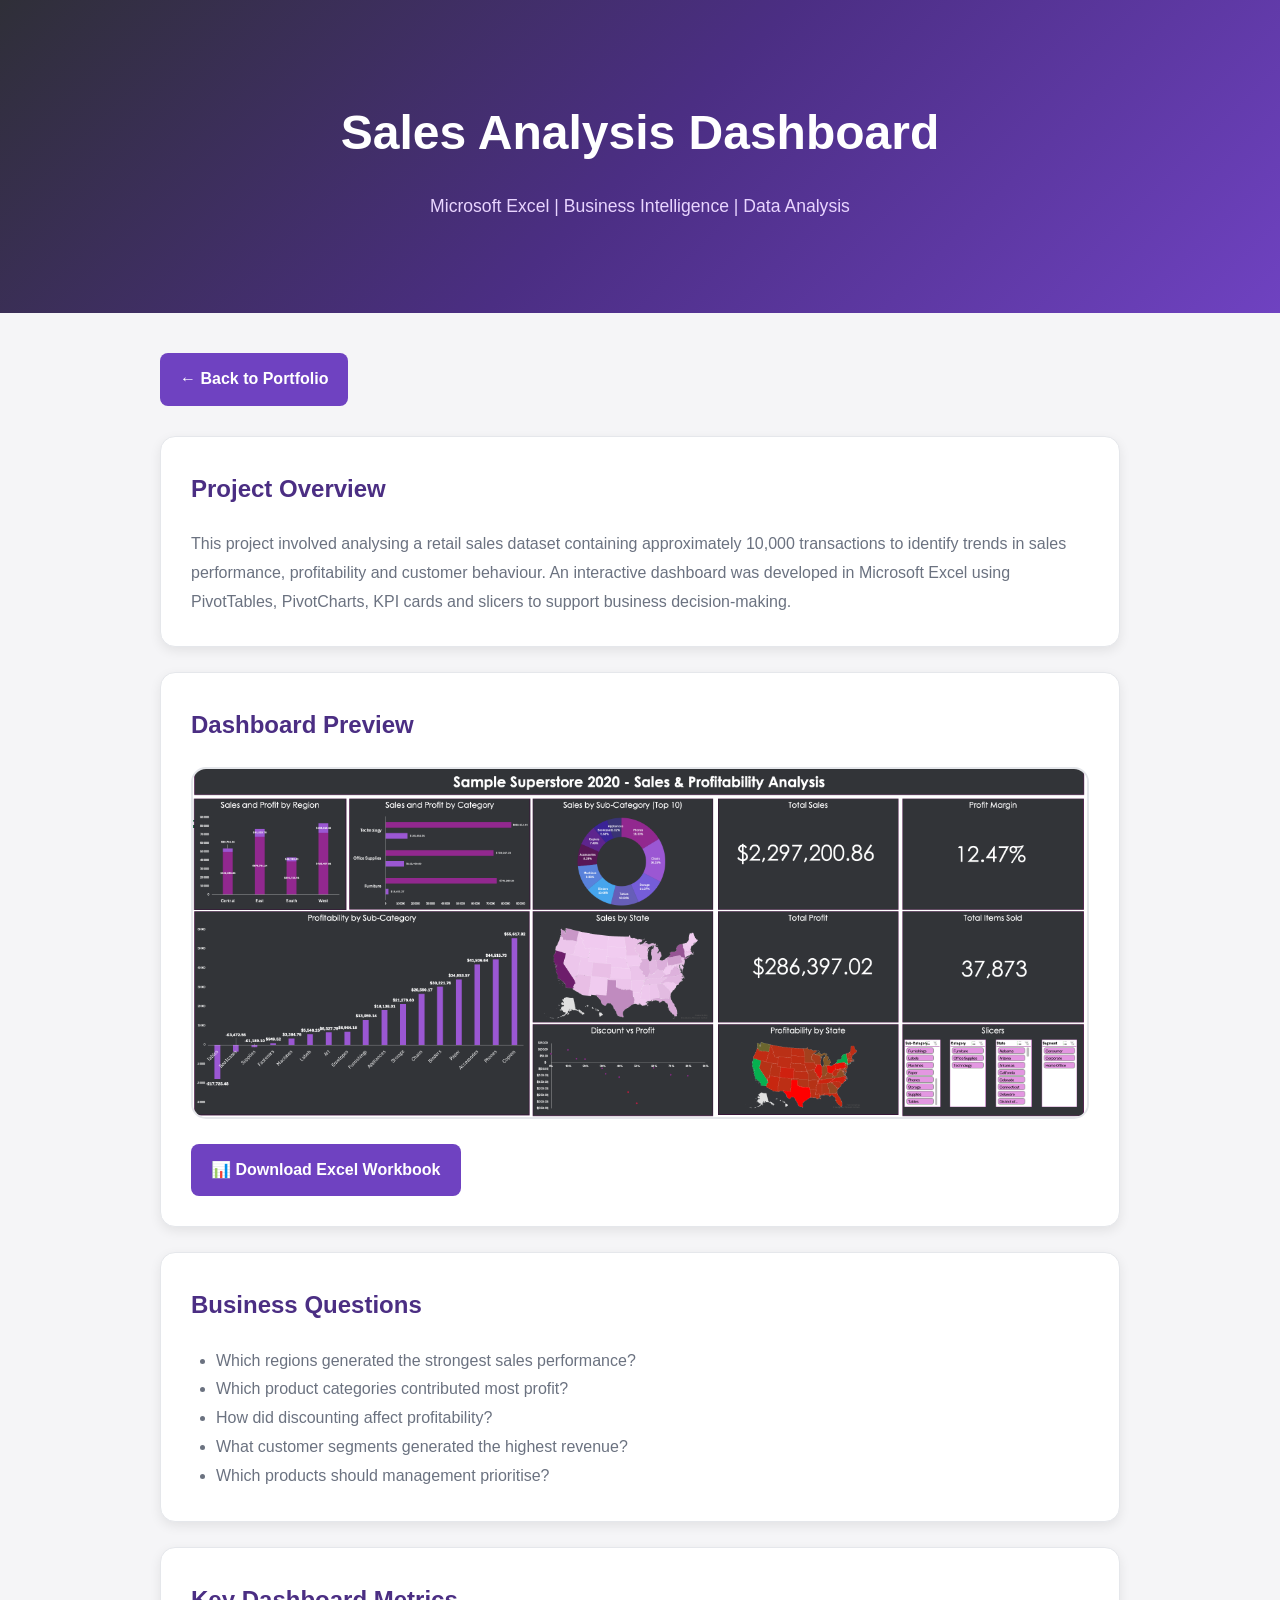
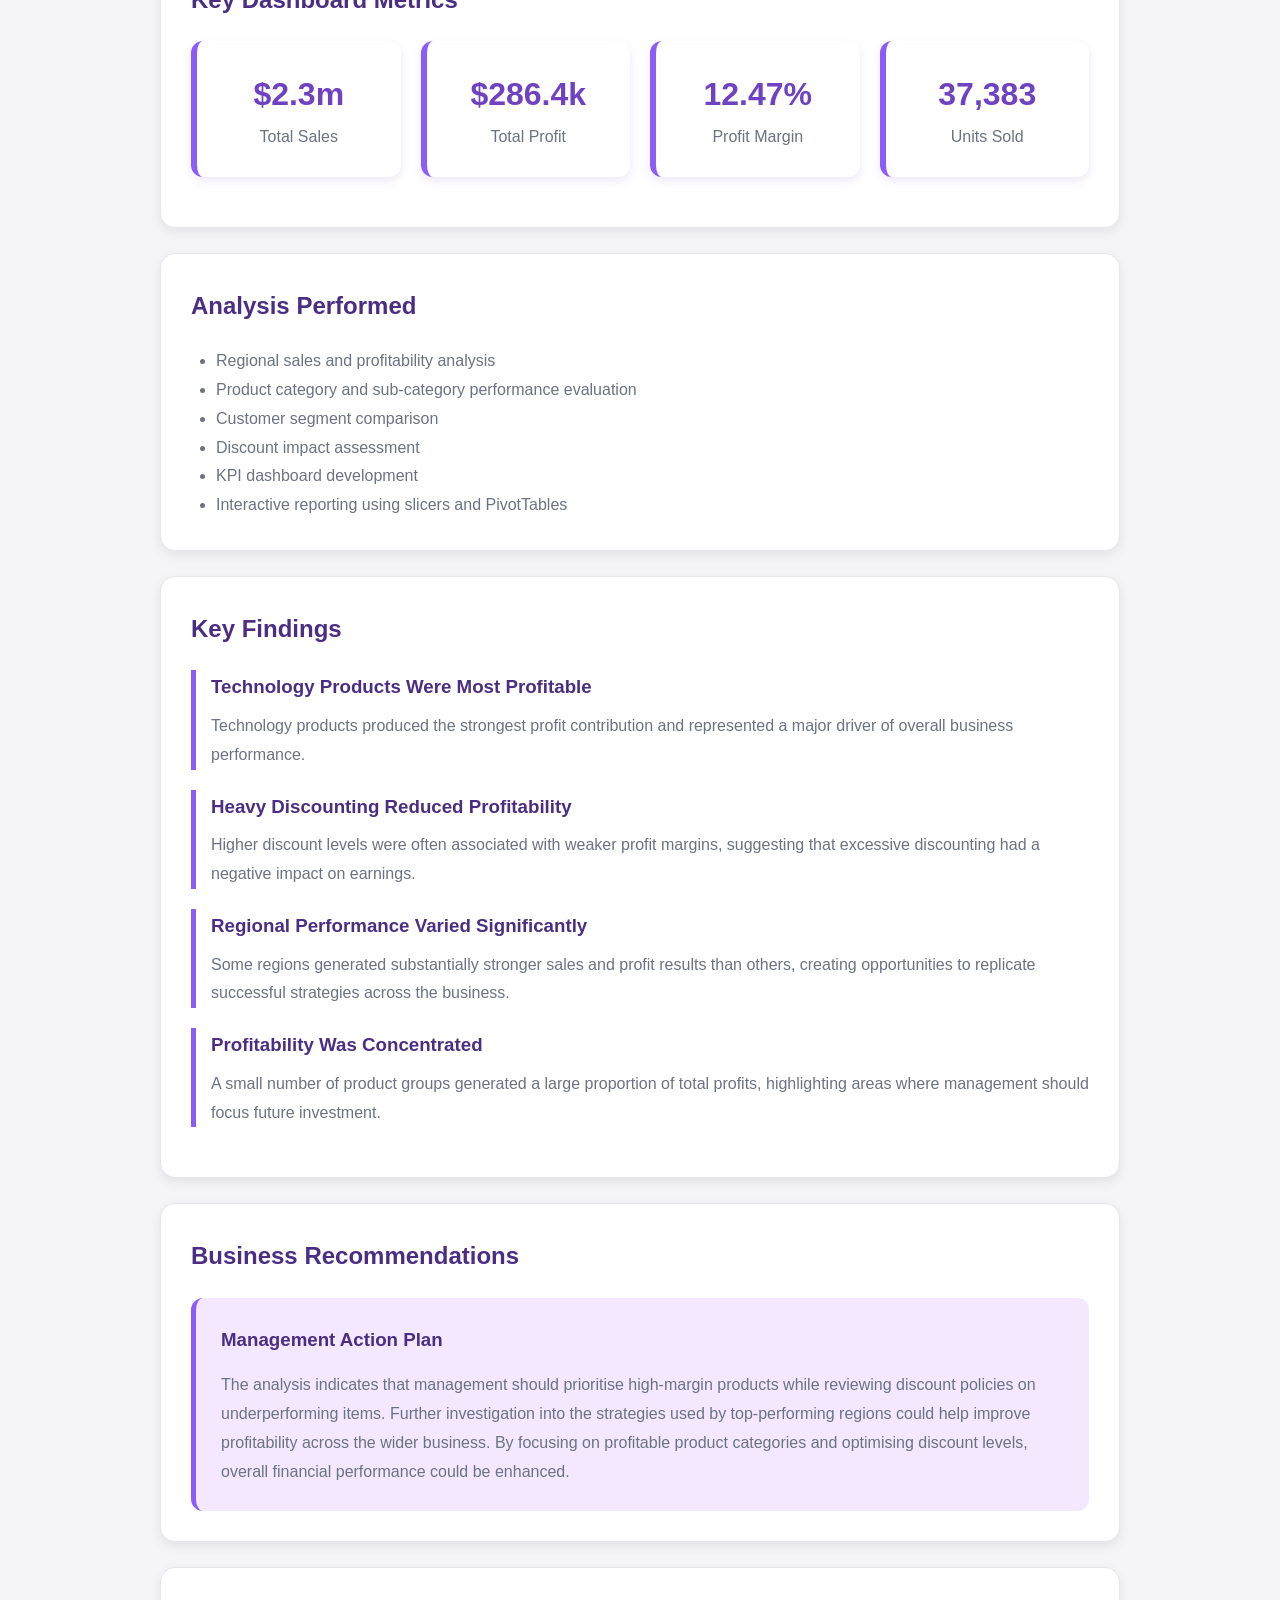
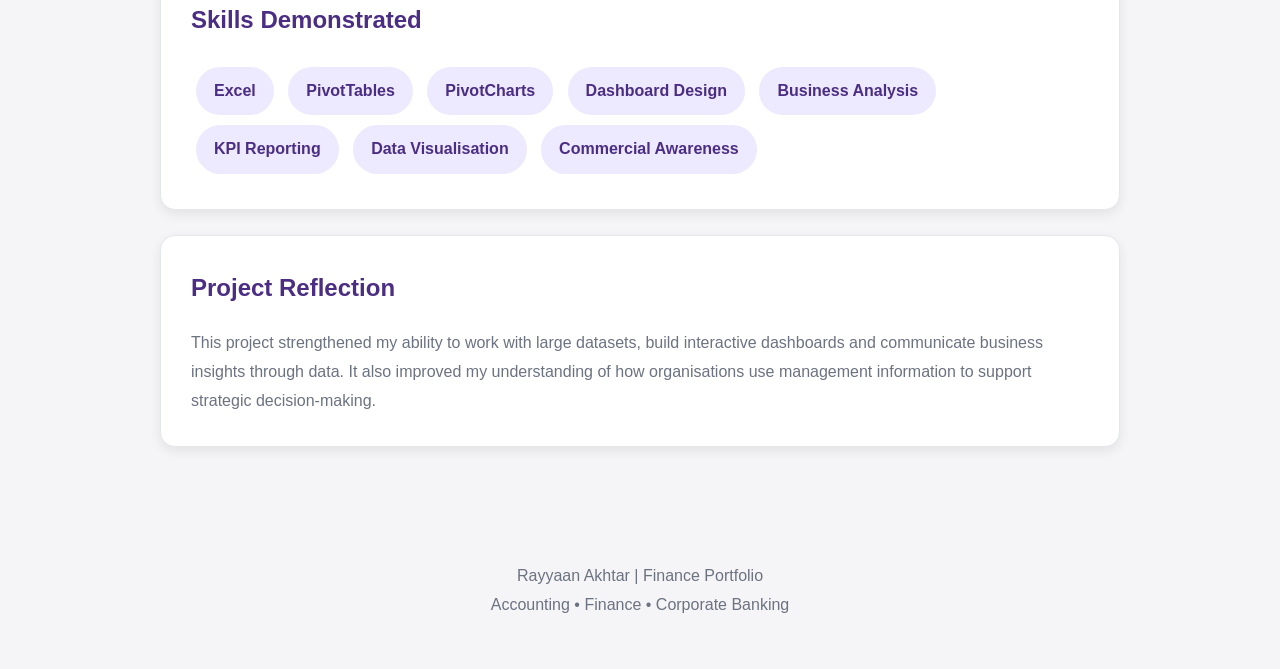
==== project1.html @ 8bfedfc1 "Update project1.html" ====
<!DOCTYPE html>
<html lang="en">
<head>
<meta charset="UTF-8">
<meta name="viewport" content="width=device-width, initial-scale=1.0">

<title>Sales Analysis Dashboard | Rayyaan Akhtar</title>

<style>

:root{
    --background:#f5f5f7;

    --card:#ffffff;

    --primary:#4b2e83;
    --secondary:#6f42c1;

    --accent:#8b5cf6;

    --dark:#2f2f38;

    --text:#2f2f38;
    --muted:#6b7280;

    --border:#e5e7eb;

    --highlight:#f3e8ff;
}

*{
    margin:0;
    padding:0;
    box-sizing:border-box;
}

body{
    font-family:Arial,sans-serif;
    background:var(--background);
    color:var(--text);
    line-height:1.8;
}

a{
    text-decoration:none;
}

.hero{
    background:
    linear-gradient(
        135deg,
        #2f2f38,
        #4b2e83,
        #6f42c1
    );

    padding:90px 20px;

    text-align:center;

    color:white;
}

.hero h1{
    font-size:3rem;
    margin-bottom:15px;
}

.hero p{
    color:#e9d5ff;
    font-size:1.1rem;
}

.container{
    max-width:1000px;
    margin:auto;
    padding:40px 20px;
}

.back-btn{
    display:inline-block;

    background:var(--secondary);

    color:white;

    padding:12px 20px;

    border-radius:8px;

    font-weight:bold;

    margin-bottom:30px;

    transition:.3s;
}

.back-btn:hover{
    background:var(--accent);

    transform:translateY(-2px);
}

.section{
    background:var(--card);

    border-radius:15px;

    padding:30px;

    margin-bottom:25px;

    border:1px solid var(--border);

    box-shadow:
    0 4px 12px rgba(0,0,0,.08);
}

.section h2{
    color:var(--primary);
    margin-bottom:20px;
}

.section p,
.section li{
    color:var(--muted);
}

ul{
    padding-left:25px;
}

.dashboard-image{
    width:100%;

    border-radius:15px;

    border:2px solid var(--border);
}

.kpi-grid{
    display:grid;

    grid-template-columns:
    repeat(auto-fit,minmax(180px,1fr));

    gap:20px;
}

.kpi-card{

    background:white;

    border-left:
    6px solid var(--accent);

    text-align:center;

    border-radius:12px;

    padding:25px;

    box-shadow:
    0 4px 10px rgba(111,66,193,.12);
}

.kpi-card h3{
    color:var(--secondary);

    font-size:2rem;
}

.kpi-card p{
    color:var(--muted);
}

.finding{

    border-left:
    5px solid var(--accent);

    padding-left:15px;

    margin-bottom:20px;
}

.finding h3{

    color:var(--primary);

    margin-bottom:8px;
}

.recommendation{

    background:var(--highlight);

    border-left:
    5px solid var(--accent);

    border-radius:12px;

    padding:25px;
}

.recommendation h3{
    color:var(--primary);

    margin-bottom:15px;
}

.skill{

    display:inline-block;

    background:#ede9fe;

    color:var(--primary);

    padding:10px 18px;

    margin:5px;

    border-radius:25px;

    font-weight:bold;
}

.download-btn{

    display:inline-block;

    background:var(--secondary);

    color:white;

    padding:12px 20px;

    border-radius:8px;

    margin-top:15px;

    font-weight:bold;

    transition:.3s;
}

.download-btn:hover{

    background:var(--accent);

    transform:translateY(-2px);
}

.footer{

    text-align:center;

    padding:50px;

    color:var(--muted);
}

@media(max-width:768px){

    .hero h1{
        font-size:2.2rem;
    }

}

</style>
</head>

<body>

<div class="hero">

<h1>Sales Analysis Dashboard</h1>

<p>
Microsoft Excel | Business Intelligence | Data Analysis
</p>

</div>

<div class="container">

<a href="index.html" class="back-btn">
← Back to Portfolio
</a>

<div class="section">

<h2>Project Overview</h2>

<p>
This project involved analysing a retail sales dataset
containing approximately 10,000 transactions to identify
trends in sales performance, profitability and customer
behaviour. An interactive dashboard was developed in
Microsoft Excel using PivotTables, PivotCharts, KPI cards
and slicers to support business decision-making.
</p>

</div>

<div class="section">

<h2>Dashboard Preview</h2>

<img
class="dashboard-image"
src="sales-dashboard.png"
alt="Sales Dashboard Screenshot">

<br>

<a href="sales-dashboard.xlsx"
class="download-btn">

📊 Download Excel Workbook

</a>

</div>

<div class="section">

<h2>Business Questions</h2>

<ul>
<li>Which regions generated the strongest sales performance?</li>
<li>Which product categories contributed most profit?</li>
<li>How did discounting affect profitability?</li>
<li>What customer segments generated the highest revenue?</li>
<li>Which products should management prioritise?</li>
</ul>

</div>

<div class="section">

<h2>Key Dashboard Metrics</h2>

<div class="kpi-grid">

<div class="kpi-card">
<h3>$2.3m</h3>
<p>Total Sales</p>
</div>

<div class="kpi-card">
<h3>$286.4k</h3>
<p>Total Profit</p>
</div>

<div class="kpi-card">
<h3>12.47%</h3>
<p>Profit Margin</p>
</div>

<div class="kpi-card">
<h3>37,383</h3>
<p>Units Sold</p>
</div>

</div>

<p style="margin-top:20px;color:#94a3b8;">
</p>

</div>

<div class="section">

<h2>Analysis Performed</h2>

<ul>

<li>Regional sales and profitability analysis</li>

<li>Product category and sub-category performance evaluation</li>

<li>Customer segment comparison</li>

<li>Discount impact assessment</li>

<li>KPI dashboard development</li>

<li>Interactive reporting using slicers and PivotTables</li>

</ul>

</div>

<div class="section">

<h2>Key Findings</h2>

<div class="finding">

<h3>Technology Products Were Most Profitable</h3>

<p>
Technology products produced the strongest profit contribution
and represented a major driver of overall business performance.
</p>

</div>

<div class="finding">

<h3>Heavy Discounting Reduced Profitability</h3>

<p>
Higher discount levels were often associated with weaker
profit margins, suggesting that excessive discounting had
a negative impact on earnings.
</p>

</div>

<div class="finding">

<h3>Regional Performance Varied Significantly</h3>

<p>
Some regions generated substantially stronger sales and profit
results than others, creating opportunities to replicate
successful strategies across the business.
</p>

</div>

<div class="finding">

<h3>Profitability Was Concentrated</h3>

<p>
A small number of product groups generated a large proportion
of total profits, highlighting areas where management should
focus future investment.
</p>

</div>

</div>

<div class="section">

<h2>Business Recommendations</h2>

<div class="recommendation">

<h3>Management Action Plan</h3>

<p>

The analysis indicates that management should prioritise
high-margin products while reviewing discount policies on
underperforming items. Further investigation into the
strategies used by top-performing regions could help improve
profitability across the wider business. By focusing on
profitable product categories and optimising discount levels,
overall financial performance could be enhanced.

</p>

</div>

</div>

<div class="section">

<h2>Skills Demonstrated</h2>

<span class="skill">Excel</span>
<span class="skill">PivotTables</span>
<span class="skill">PivotCharts</span>
<span class="skill">Dashboard Design</span>
<span class="skill">Business Analysis</span>
<span class="skill">KPI Reporting</span>
<span class="skill">Data Visualisation</span>
<span class="skill">Commercial Awareness</span>

</div>

<div class="section">

<h2>Project Reflection</h2>

<p>

This project strengthened my ability to work with large
datasets, build interactive dashboards and communicate
business insights through data. It also improved my
understanding of how organisations use management
information to support strategic decision-making.

</p>

</div>

</div>

<div class="footer">

<p>
Rayyaan Akhtar | Finance Portfolio
</p>

<p>
Accounting • Finance • Corporate Banking
</p>

</div>

</body>
</html>
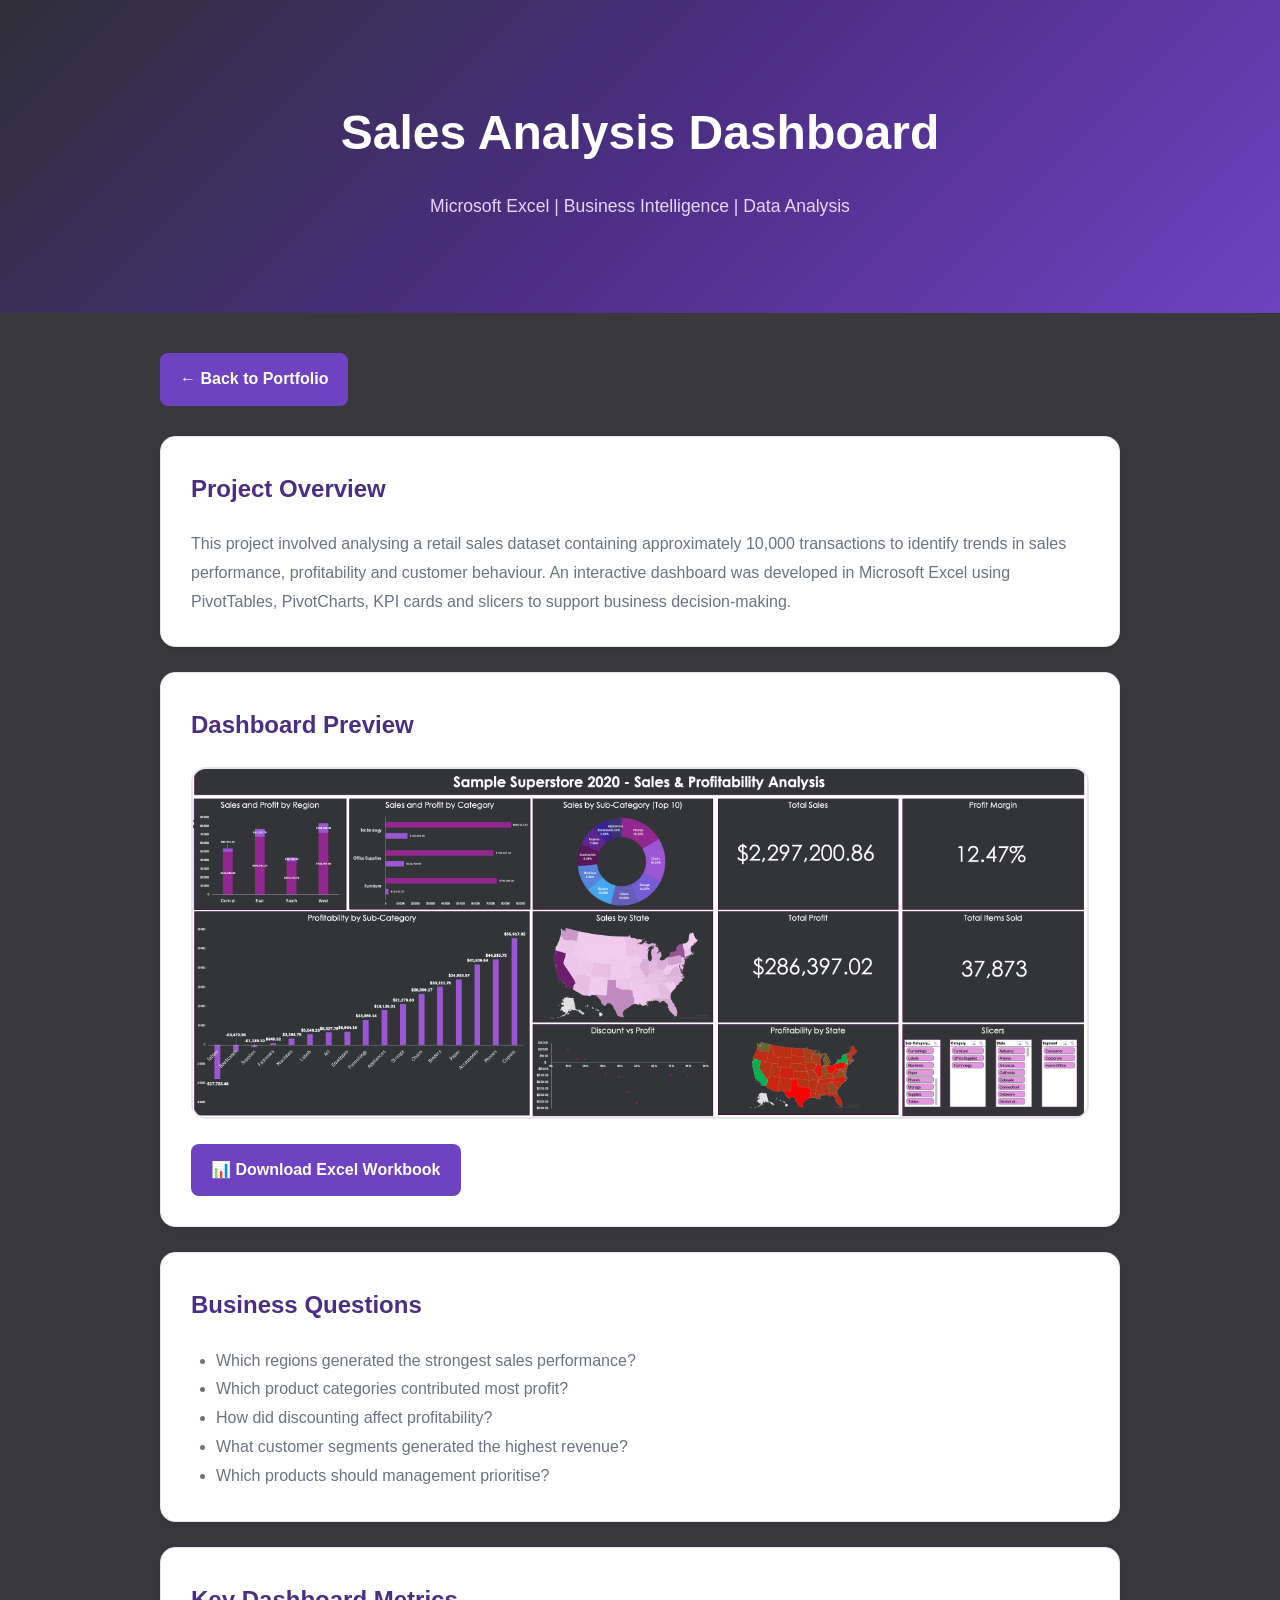
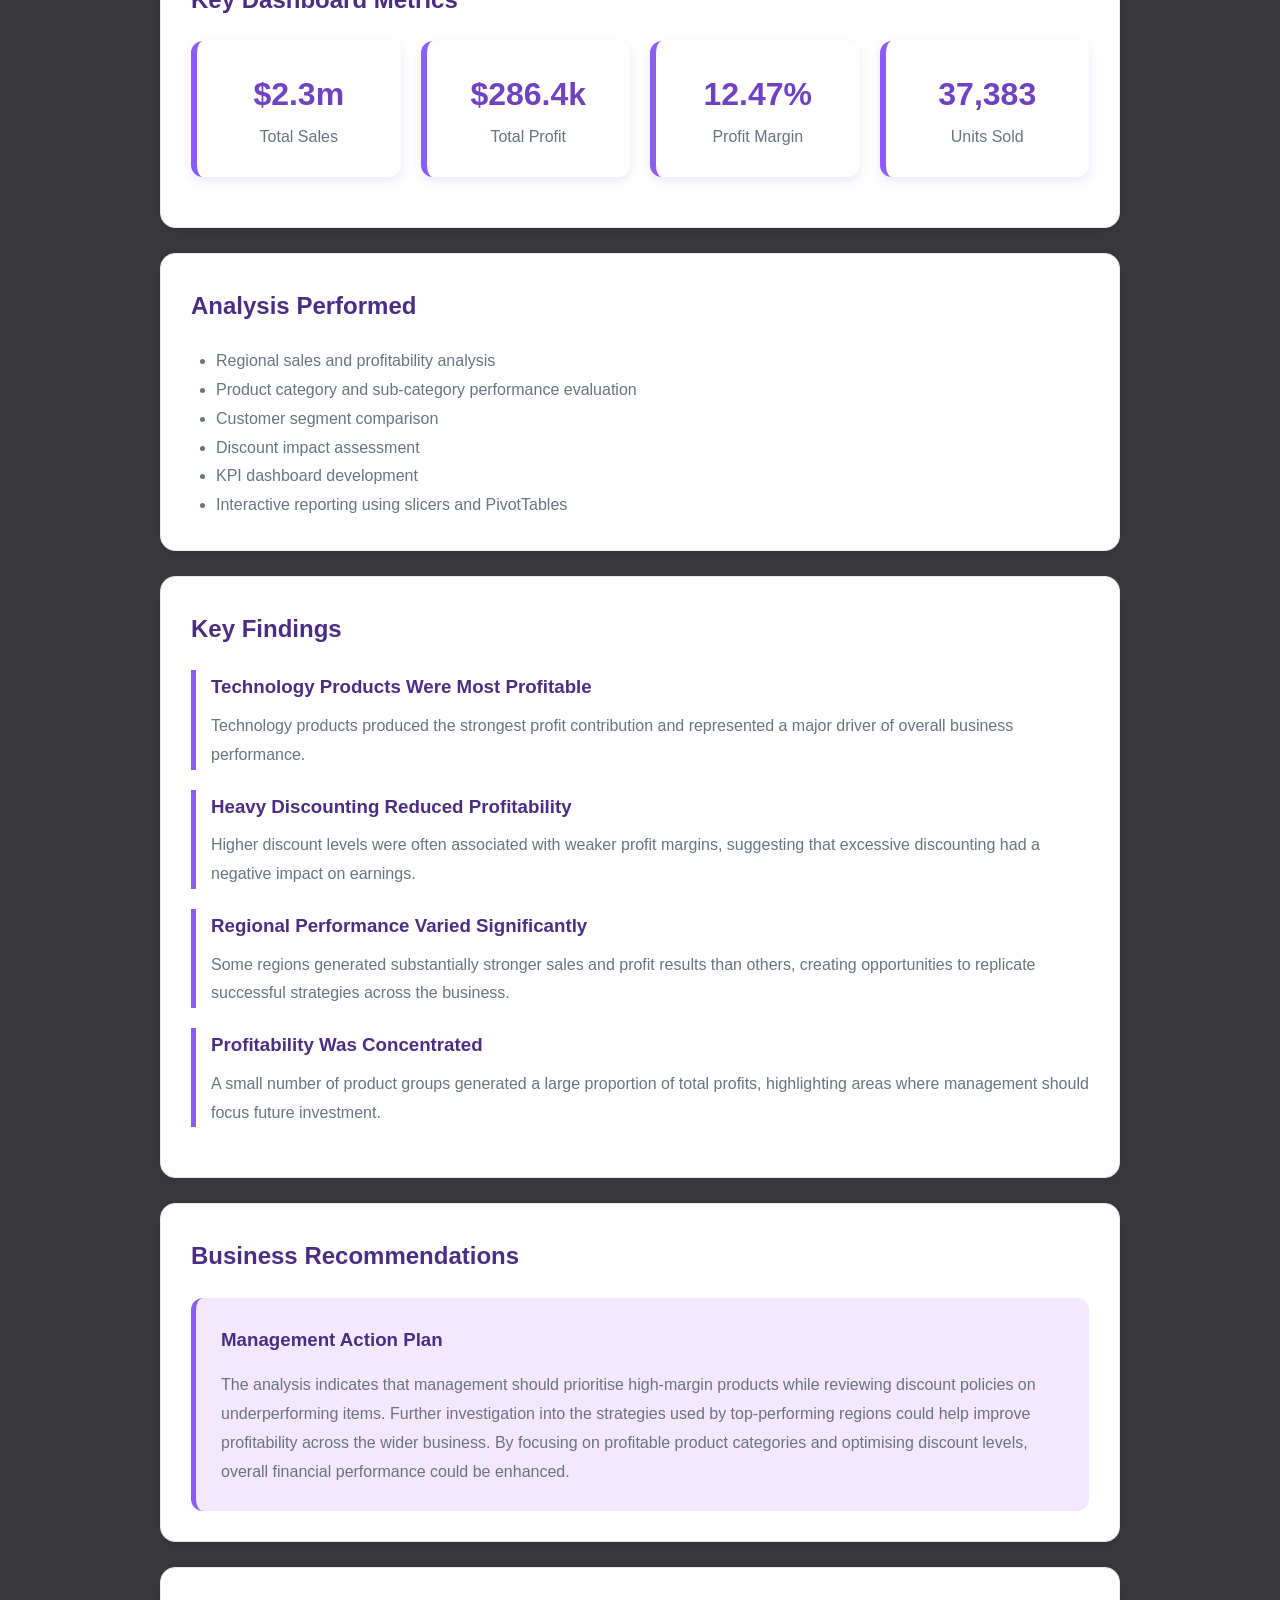
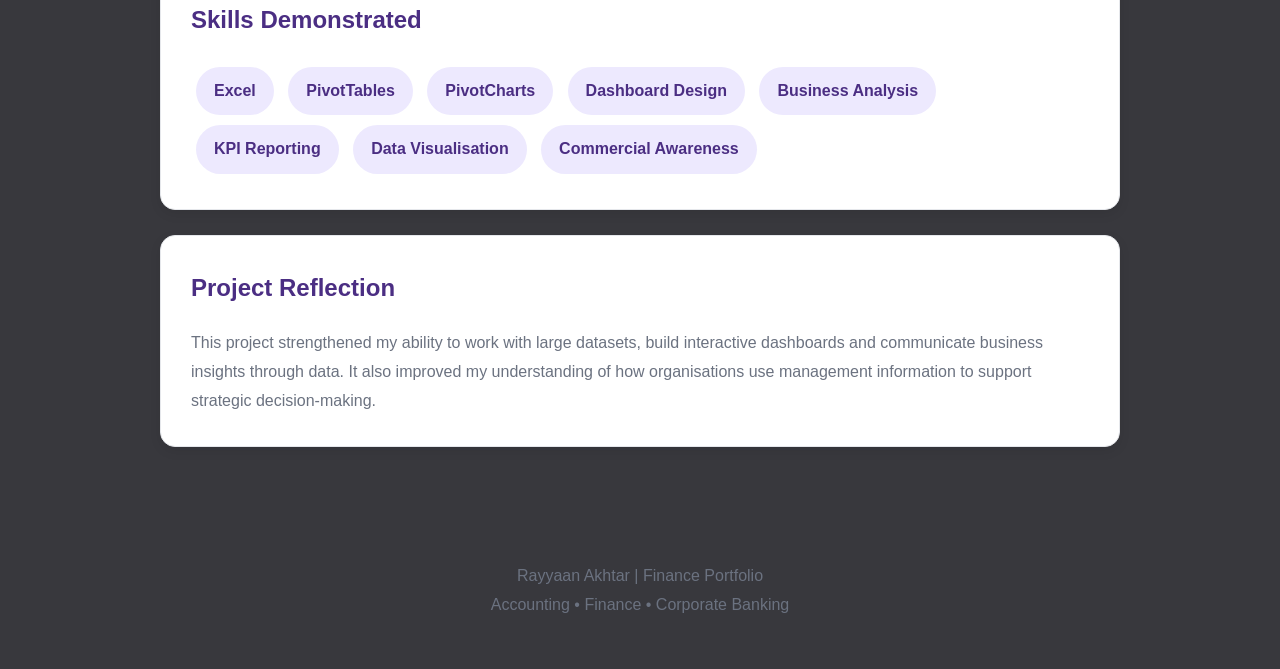
==== commit e6c13e01: "Update project1.html" ====
--- a/project1.html
+++ b/project1.html
@@ -9,7 +9,7 @@
 <style>
 
 :root{
-    --background:#f5f5f7;
+    --background:#38383d;
 
     --card:#ffffff;
 
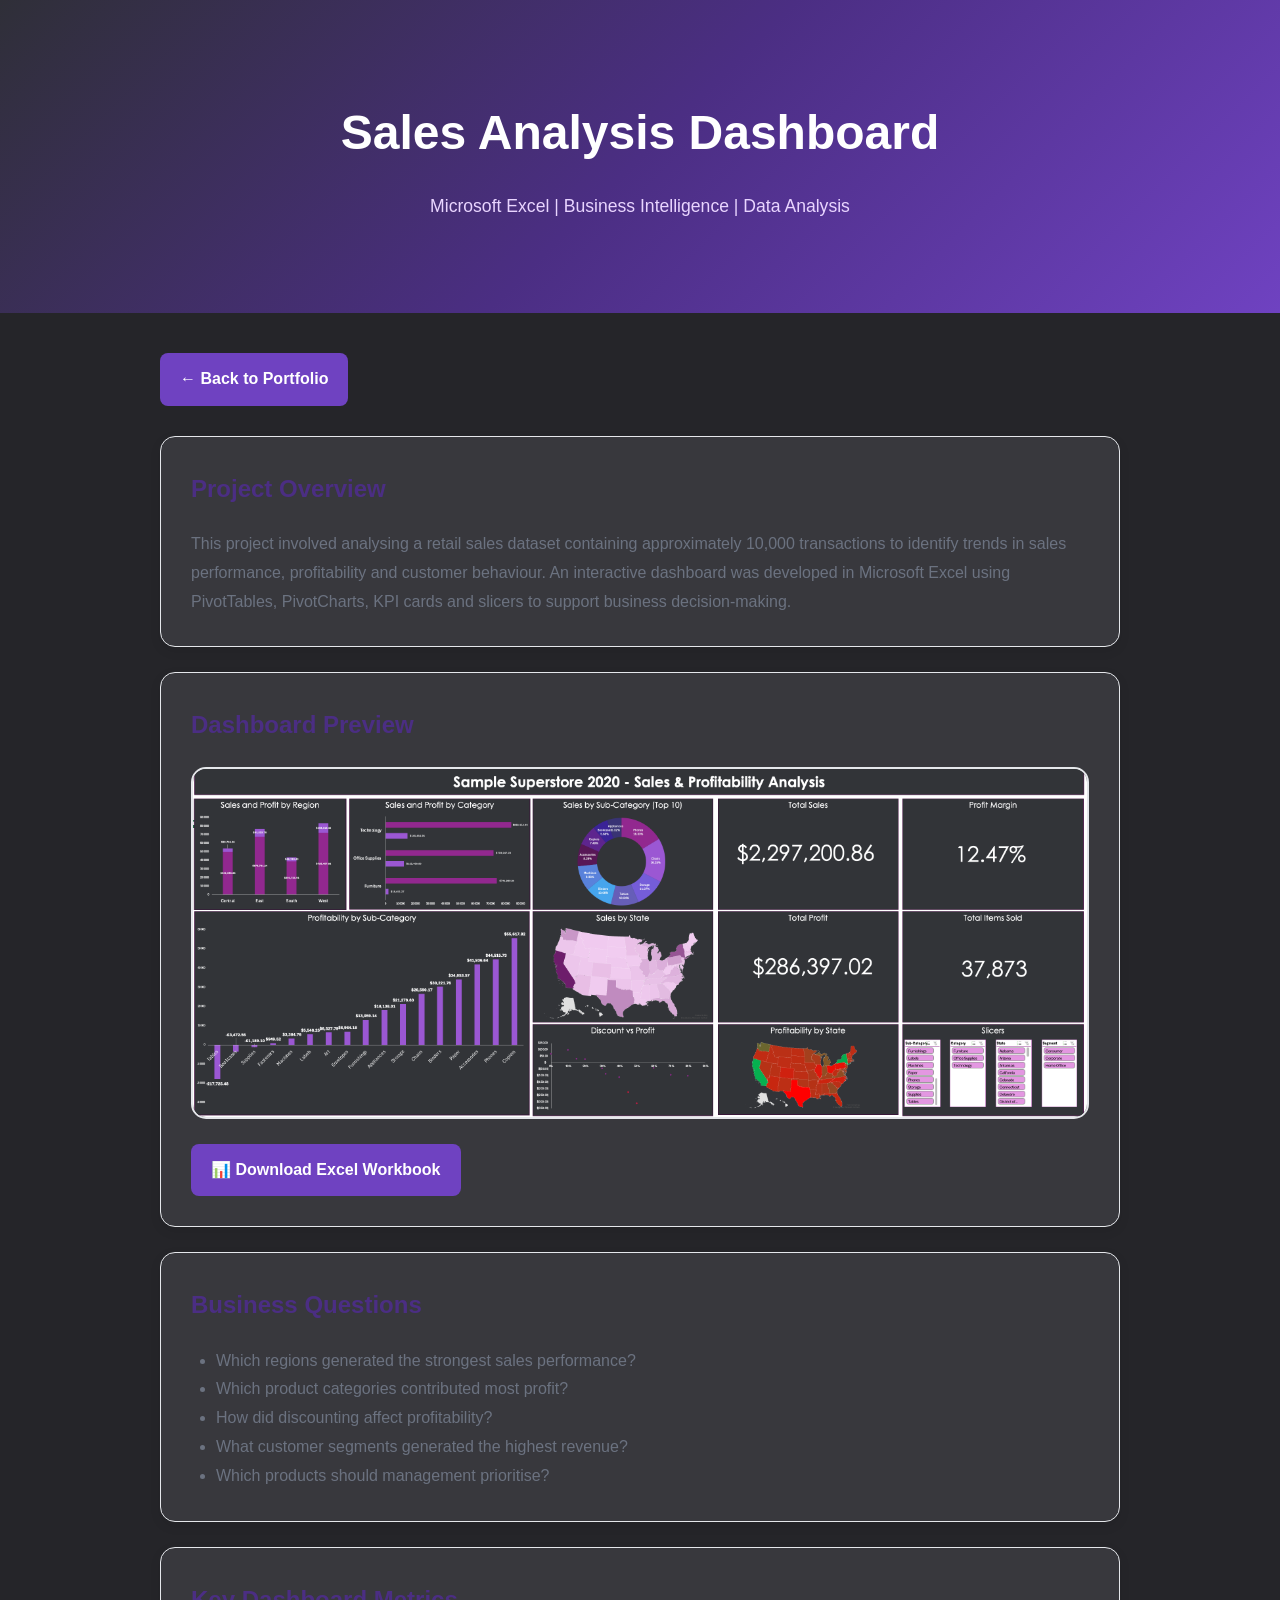
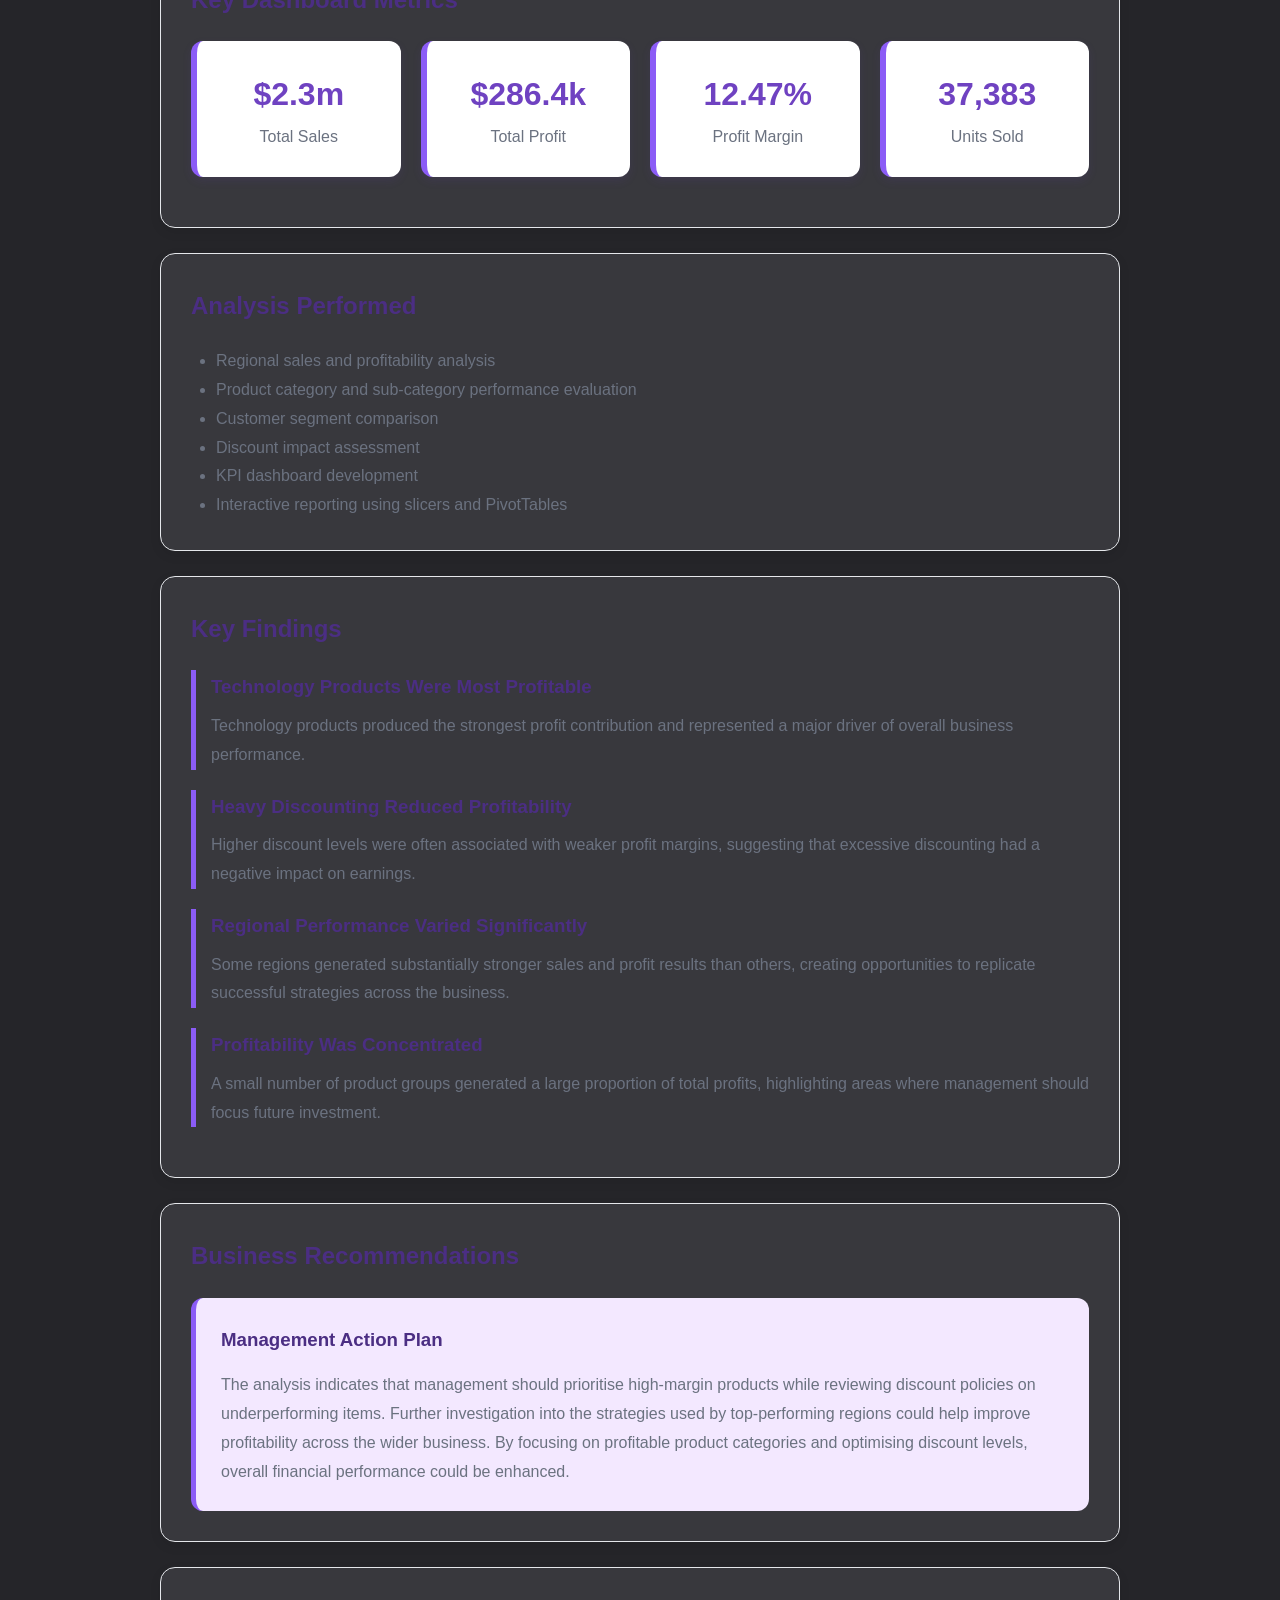
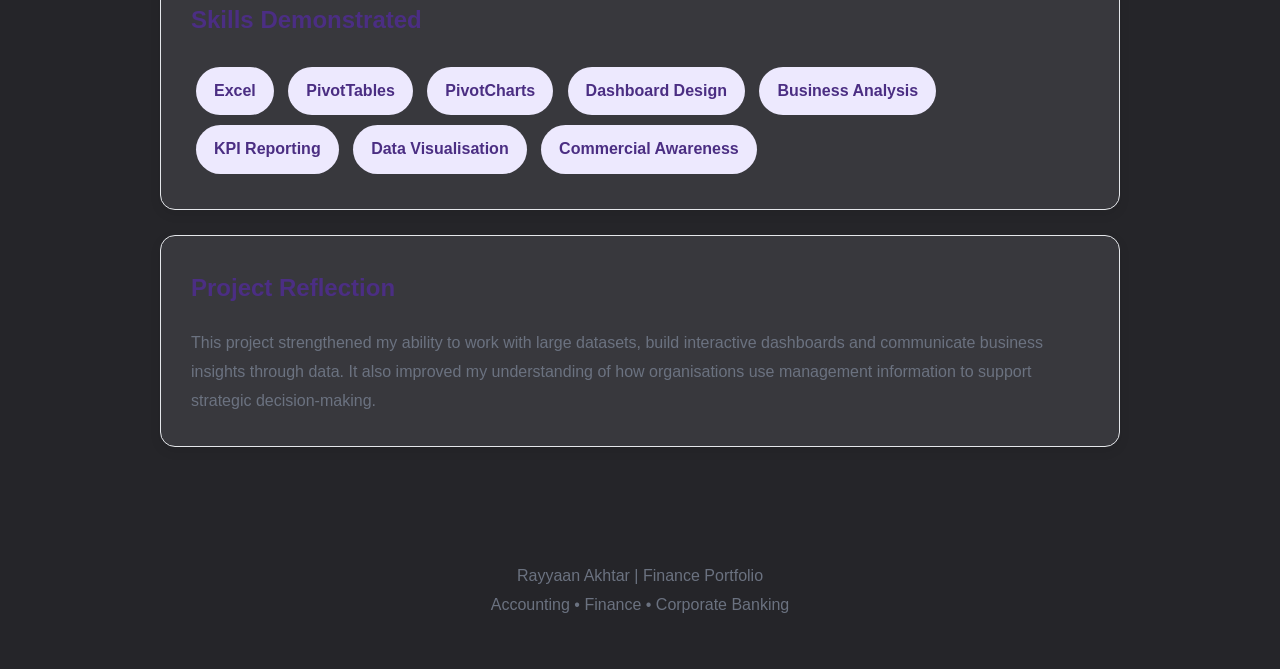
==== commit 74dec03a: "Update project1.html" ====
--- a/project1.html
+++ b/project1.html
@@ -9,9 +9,9 @@
 <style>
 
 :root{
-    --background:#38383d;
-
-    --card:#ffffff;
+    --background:#252529;
+
+    --card:#38383d;
 
     --primary:#4b2e83;
     --secondary:#6f42c1;
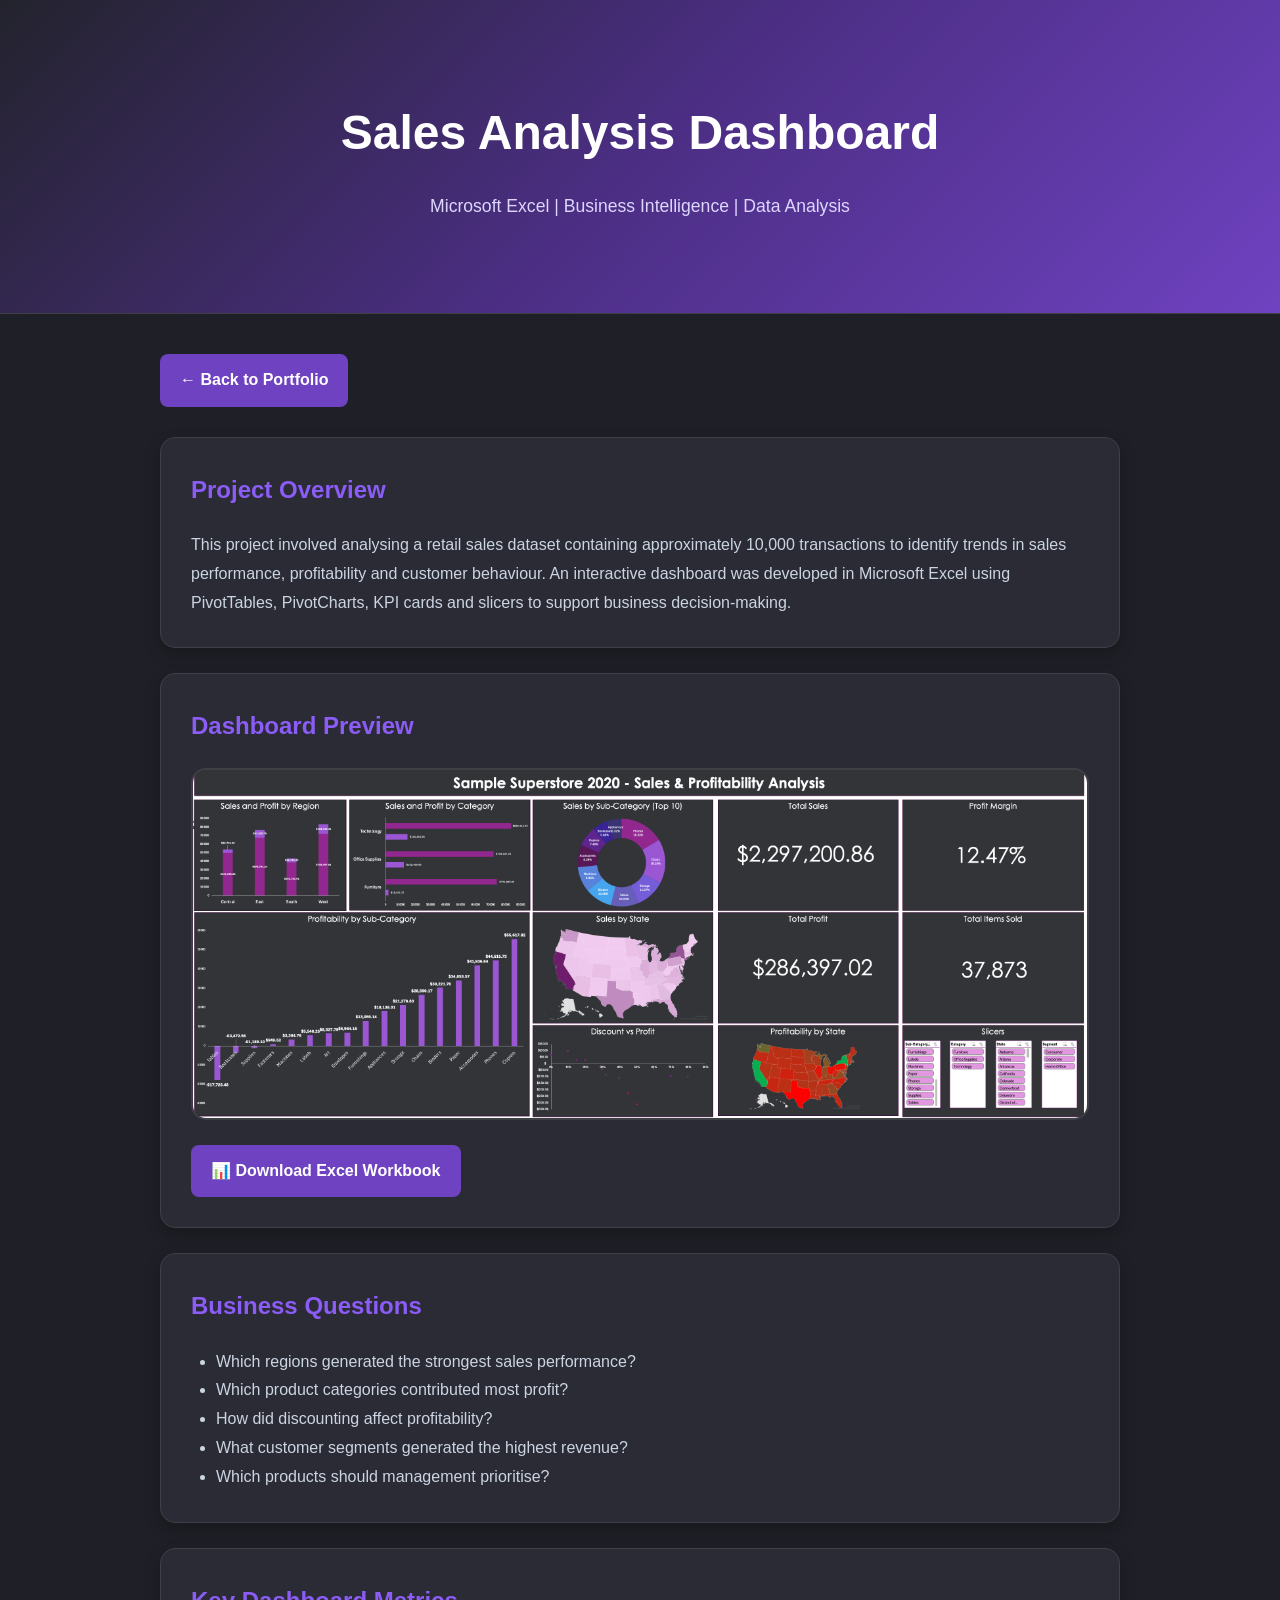
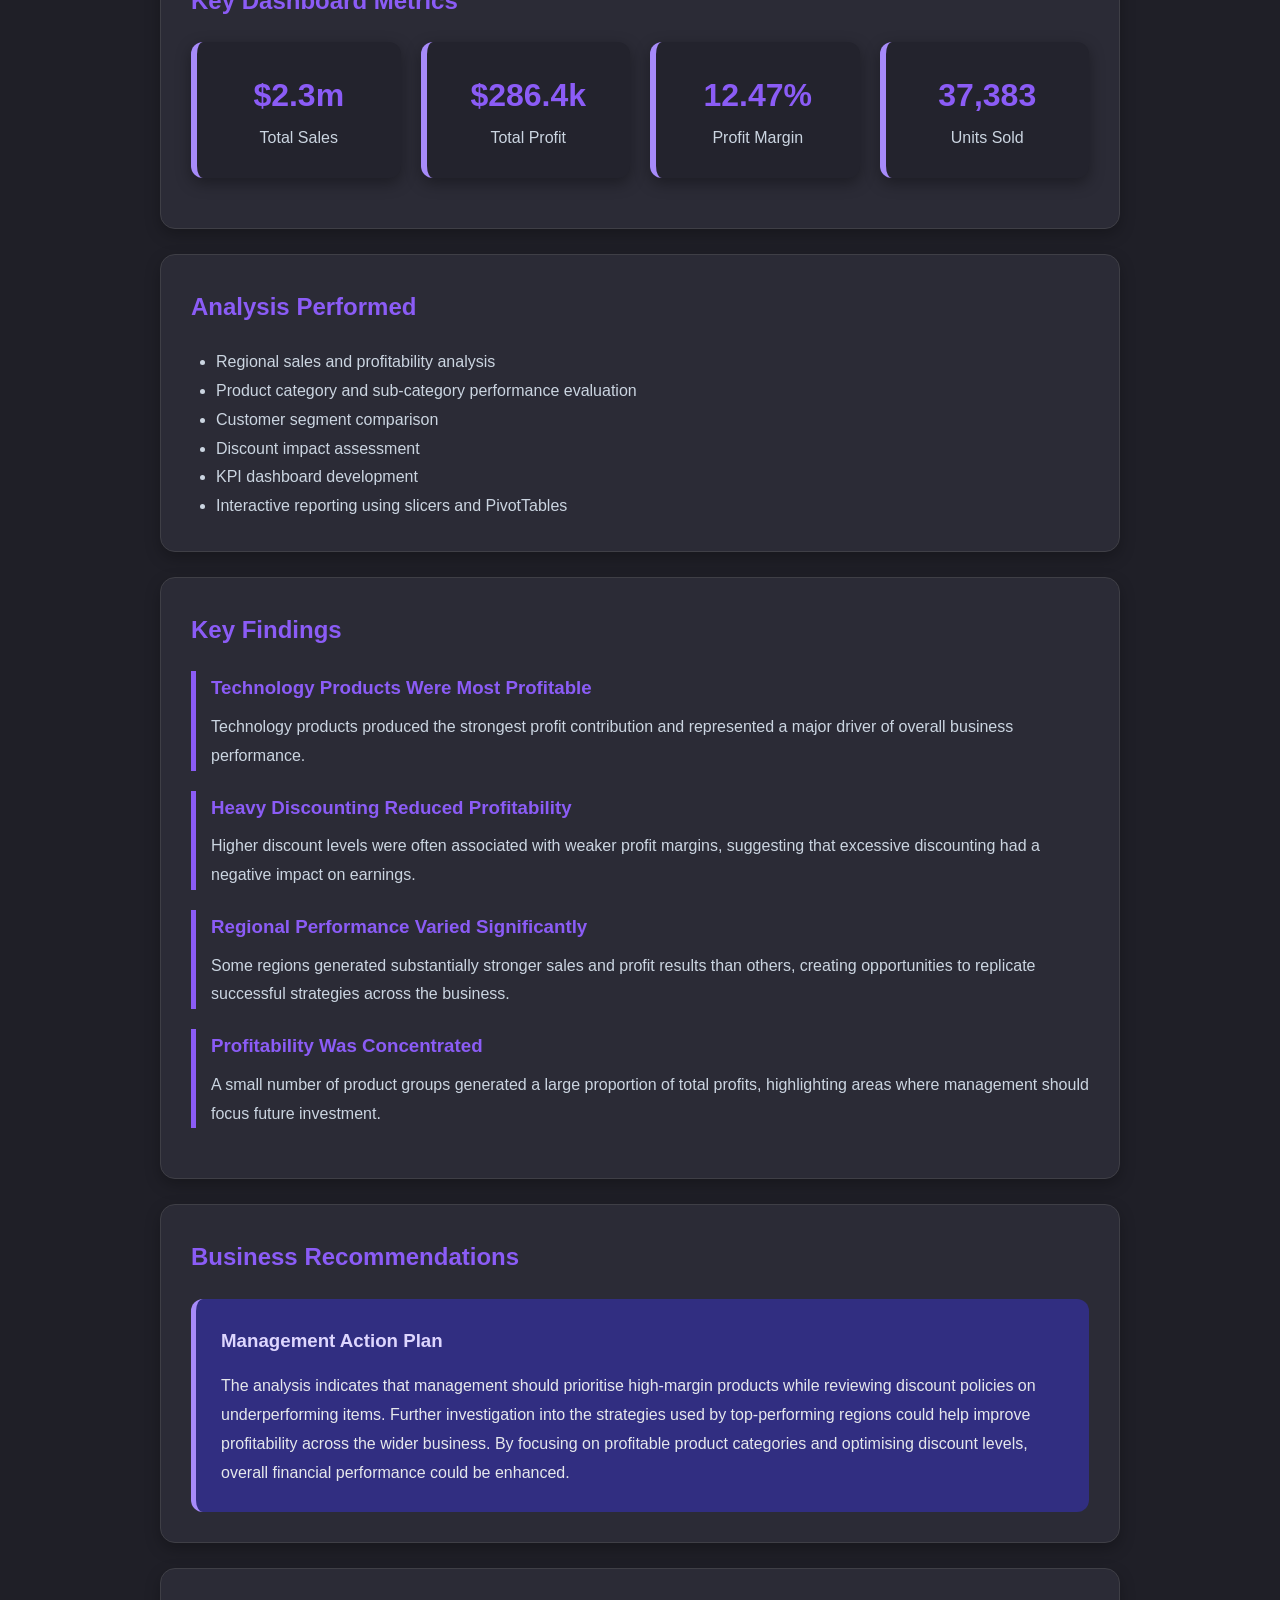
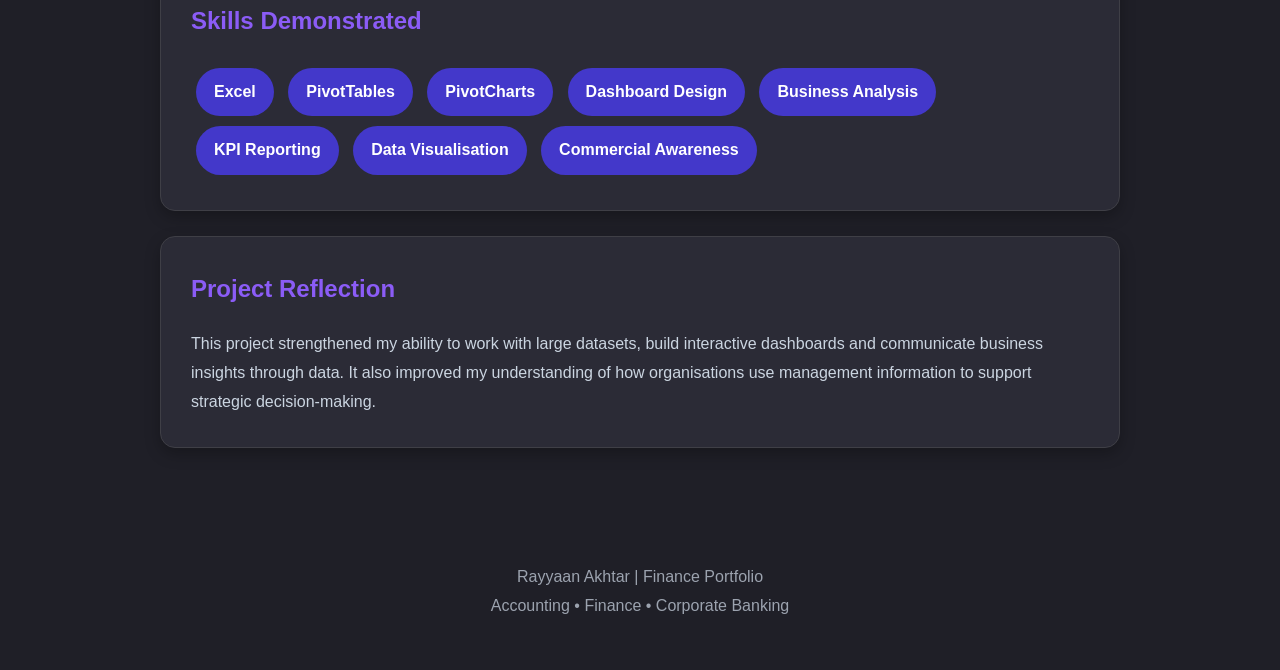
==== commit d205140b: "Update project1.html" ====
--- a/project1.html
+++ b/project1.html
@@ -9,23 +9,20 @@
 <style>
 
 :root{
-    --background:#252529;
-
-    --card:#38383d;
-
-    --primary:#4b2e83;
+    --background:#1f1f27;
+    --card:#2b2b36;
+
+    --primary:#8b5cf6;
     --secondary:#6f42c1;
 
-    --accent:#8b5cf6;
-
-    --dark:#2f2f38;
-
-    --text:#2f2f38;
-    --muted:#6b7280;
-
-    --border:#e5e7eb;
-
-    --highlight:#f3e8ff;
+    --accent:#a78bfa;
+
+    --text:#f3f4f6;
+    --muted:#cbd5e1;
+
+    --border:#3f3f46;
+
+    --highlight:#312e81;
 }
 
 *{
@@ -49,16 +46,18 @@
     background:
     linear-gradient(
         135deg,
-        #2f2f38,
+        #23232d,
         #4b2e83,
         #6f42c1
     );
 
+    color:white;
+
     padding:90px 20px;
 
     text-align:center;
 
-    color:white;
+    border-bottom:1px solid var(--border);
 }
 
 .hero h1{
@@ -67,7 +66,7 @@
 }
 
 .hero p{
-    color:#e9d5ff;
+    color:#ddd6fe;
     font-size:1.1rem;
 }
 
@@ -78,6 +77,7 @@
 }
 
 .back-btn{
+
     display:inline-block;
 
     background:var(--secondary);
@@ -96,12 +96,14 @@
 }
 
 .back-btn:hover{
-    background:var(--accent);
+
+    background:var(--primary);
 
     transform:translateY(-2px);
 }
 
 .section{
+
     background:var(--card);
 
     border-radius:15px;
@@ -113,7 +115,7 @@
     border:1px solid var(--border);
 
     box-shadow:
-    0 4px 12px rgba(0,0,0,.08);
+    0 6px 15px rgba(0,0,0,.25);
 }
 
 .section h2{
@@ -131,6 +133,7 @@
 }
 
 .dashboard-image{
+
     width:100%;
 
     border-radius:15px;
@@ -139,6 +142,7 @@
 }
 
 .kpi-grid{
+
     display:grid;
 
     grid-template-columns:
@@ -149,7 +153,7 @@
 
 .kpi-card{
 
-    background:white;
+    background:#23232d;
 
     border-left:
     6px solid var(--accent);
@@ -161,11 +165,12 @@
     padding:25px;
 
     box-shadow:
-    0 4px 10px rgba(111,66,193,.12);
+    0 5px 15px rgba(0,0,0,.35);
 }
 
 .kpi-card h3{
-    color:var(--secondary);
+
+    color:var(--primary);
 
     font-size:2rem;
 }
@@ -177,7 +182,7 @@
 .finding{
 
     border-left:
-    5px solid var(--accent);
+    5px solid var(--primary);
 
     padding-left:15px;
 
@@ -204,18 +209,23 @@
 }
 
 .recommendation h3{
-    color:var(--primary);
+
+    color:#ddd6fe;
 
     margin-bottom:15px;
 }
 
+.recommendation p{
+    color:#e5e7eb;
+}
+
 .skill{
 
     display:inline-block;
 
-    background:#ede9fe;
-
-    color:var(--primary);
+    background:#4338ca;
+
+    color:white;
 
     padding:10px 18px;
 
@@ -247,7 +257,7 @@
 
 .download-btn:hover{
 
-    background:var(--accent);
+    background:var(--primary);
 
     transform:translateY(-2px);
 }
@@ -258,7 +268,7 @@
 
     padding:50px;
 
-    color:var(--muted);
+    color:#9ca3af;
 }
 
 @media(max-width:768px){
@@ -268,7 +278,6 @@
     }
 
 }
-
 </style>
 </head>
 
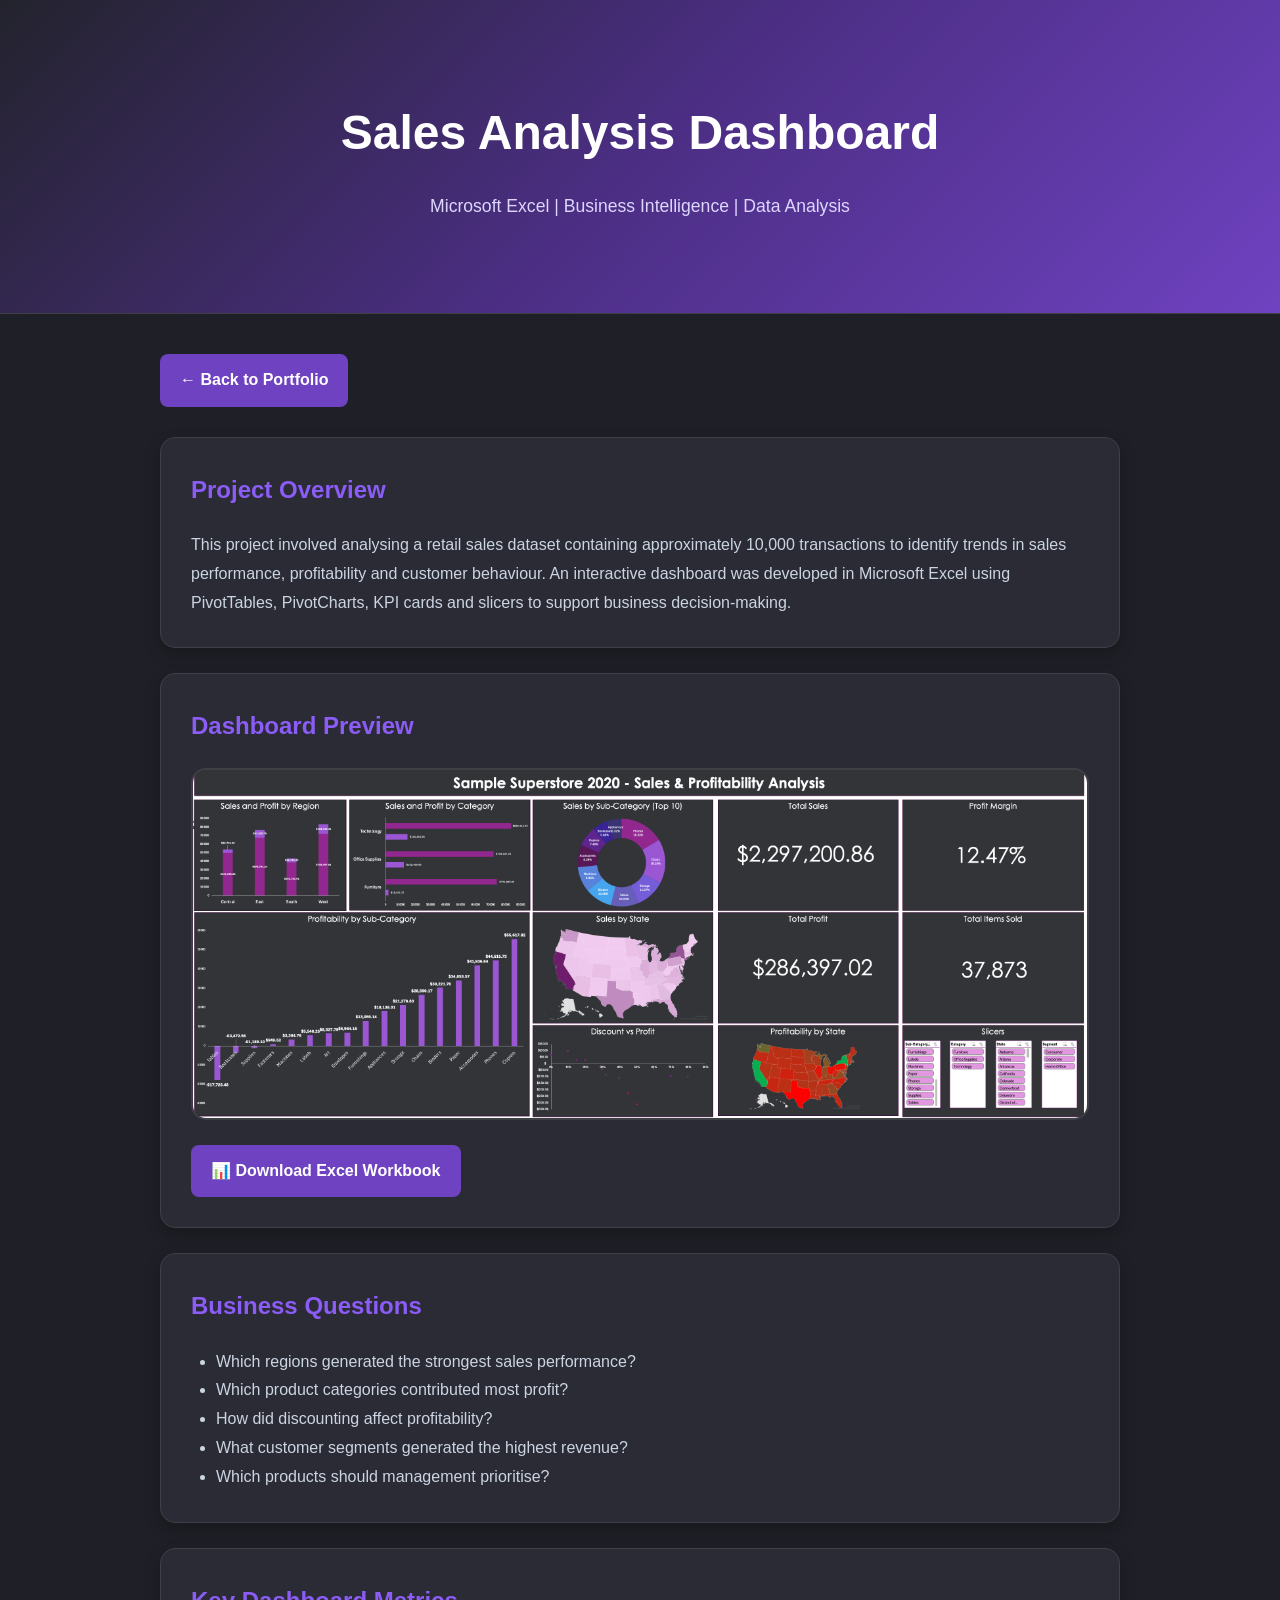
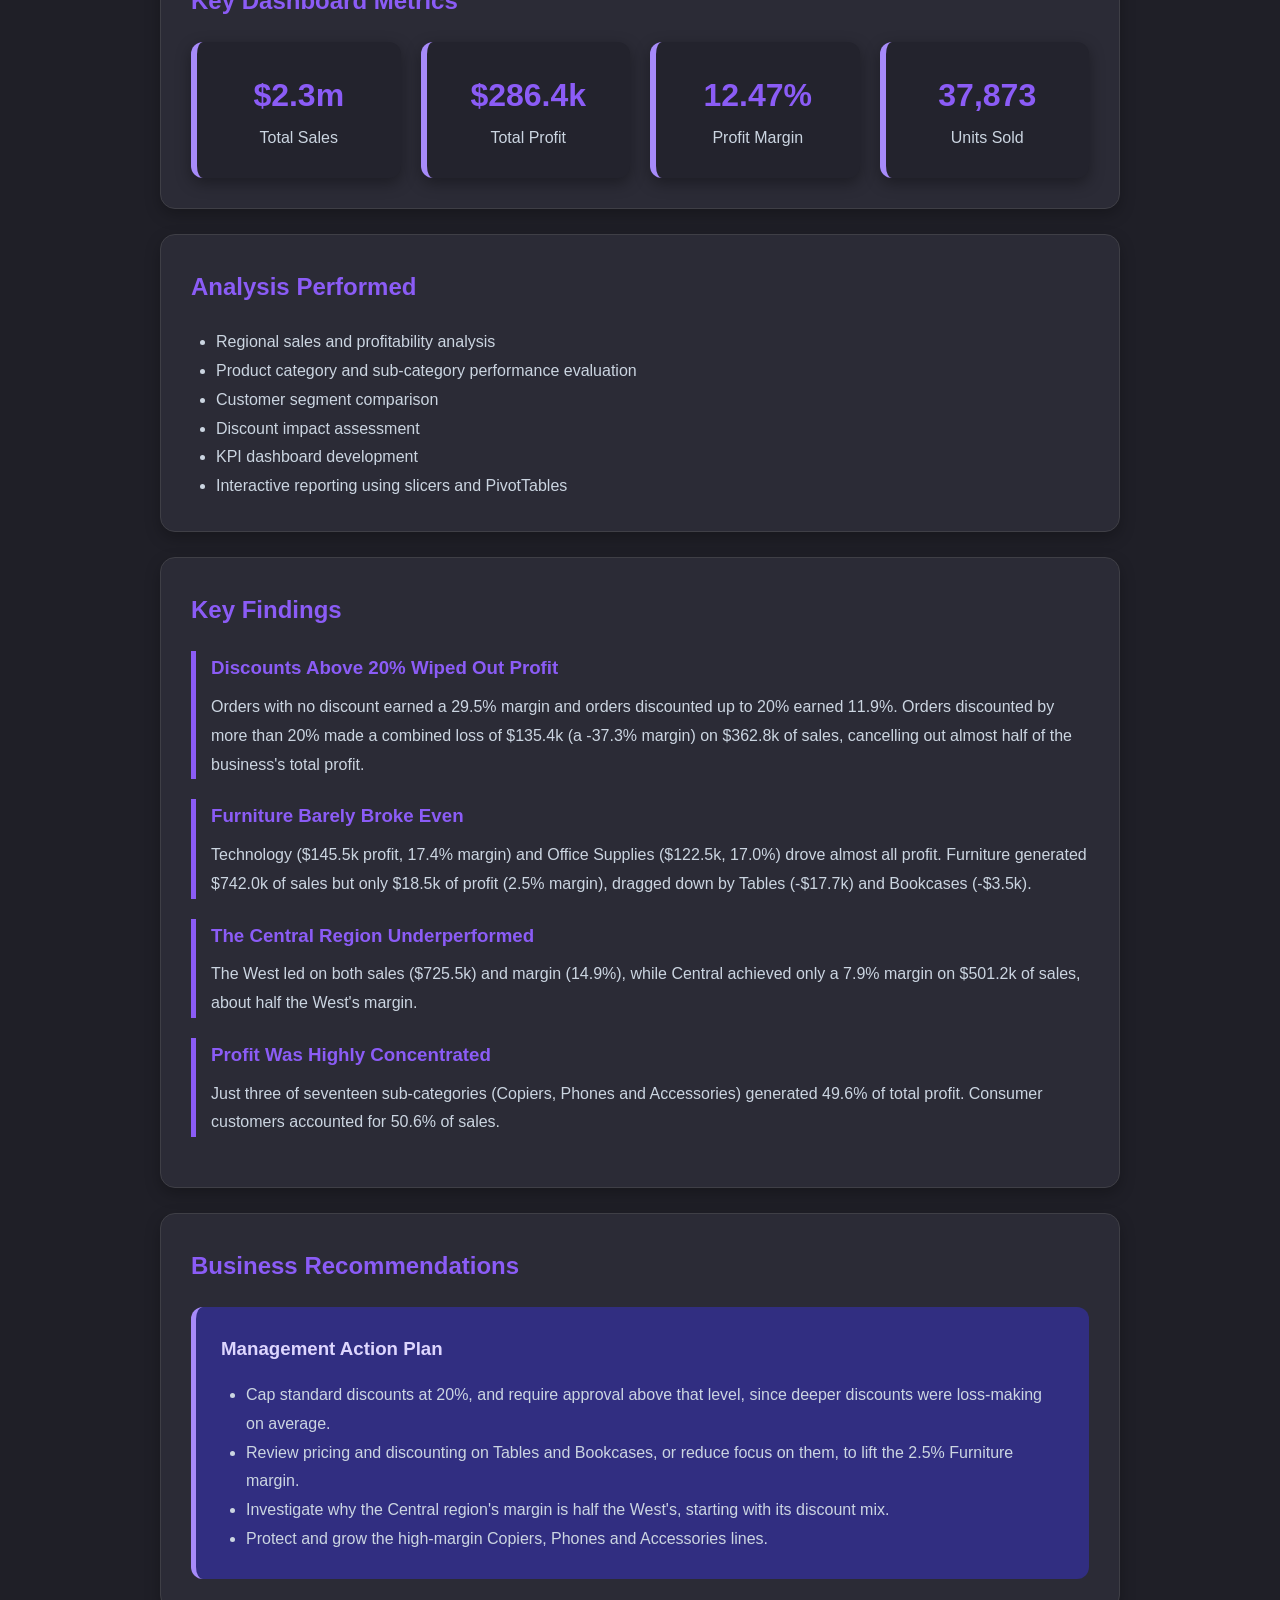
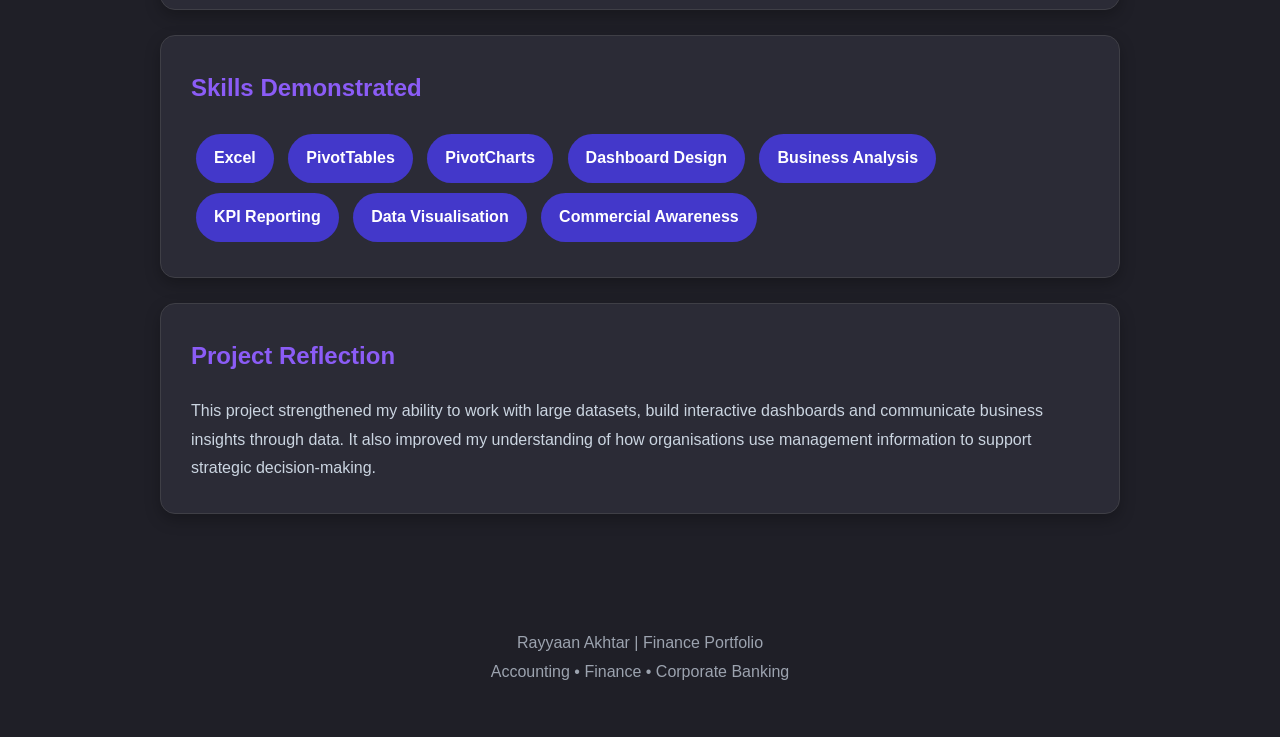
==== commit bff8200b: "Update project1.html" ====
--- a/project1.html
+++ b/project1.html
@@ -11,17 +11,12 @@
 :root{
     --background:#1f1f27;
     --card:#2b2b36;
-
     --primary:#8b5cf6;
     --secondary:#6f42c1;
-
     --accent:#a78bfa;
-
     --text:#f3f4f6;
     --muted:#cbd5e1;
-
     --border:#3f3f46;
-
     --highlight:#312e81;
 }
 
@@ -50,13 +45,9 @@
         #4b2e83,
         #6f42c1
     );
-
     color:white;
-
     padding:90px 20px;
-
     text-align:center;
-
     border-bottom:1px solid var(--border);
 }
 
@@ -77,43 +68,27 @@
 }
 
 .back-btn{
-
     display:inline-block;
-
     background:var(--secondary);
-
     color:white;
-
     padding:12px 20px;
-
     border-radius:8px;
-
     font-weight:bold;
-
     margin-bottom:30px;
-
     transition:.3s;
 }
 
 .back-btn:hover{
-
     background:var(--primary);
-
     transform:translateY(-2px);
 }
 
 .section{
-
     background:var(--card);
-
     border-radius:15px;
-
     padding:30px;
-
     margin-bottom:25px;
-
     border:1px solid var(--border);
-
     box-shadow:
     0 6px 15px rgba(0,0,0,.25);
 }
@@ -133,45 +108,31 @@
 }
 
 .dashboard-image{
-
     width:100%;
-
     border-radius:15px;
-
     border:2px solid var(--border);
 }
 
 .kpi-grid{
-
     display:grid;
-
     grid-template-columns:
     repeat(auto-fit,minmax(180px,1fr));
-
     gap:20px;
 }
 
 .kpi-card{
-
     background:#23232d;
-
     border-left:
     6px solid var(--accent);
-
     text-align:center;
-
     border-radius:12px;
-
     padding:25px;
-
     box-shadow:
     0 5px 15px rgba(0,0,0,.35);
 }
 
 .kpi-card h3{
-
     color:var(--primary);
-
     font-size:2rem;
 }
 
@@ -180,38 +141,27 @@
 }
 
 .finding{
-
     border-left:
     5px solid var(--primary);
-
     padding-left:15px;
-
     margin-bottom:20px;
 }
 
 .finding h3{
-
     color:var(--primary);
-
     margin-bottom:8px;
 }
 
 .recommendation{
-
     background:var(--highlight);
-
     border-left:
     5px solid var(--accent);
-
     border-radius:12px;
-
     padding:25px;
 }
 
 .recommendation h3{
-
     color:#ddd6fe;
-
     margin-bottom:15px;
 }
 
@@ -220,54 +170,34 @@
 }
 
 .skill{
-
     display:inline-block;
-
     background:#4338ca;
-
     color:white;
-
     padding:10px 18px;
-
     margin:5px;
-
     border-radius:25px;
-
     font-weight:bold;
 }
 
 .download-btn{
-
     display:inline-block;
-
     background:var(--secondary);
-
     color:white;
-
     padding:12px 20px;
-
     border-radius:8px;
-
     margin-top:15px;
-
     font-weight:bold;
-
     transition:.3s;
 }
 
 .download-btn:hover{
-
     background:var(--primary);
-
     transform:translateY(-2px);
 }
 
 .footer{
-
     text-align:center;
-
     padding:50px;
-
     color:#9ca3af;
 }
 
@@ -327,9 +257,7 @@
 
 <a href="sales-dashboard.xlsx"
 class="download-btn">
-
 📊 Download Excel Workbook
-
 </a>
 
 </div>
@@ -370,15 +298,12 @@
 </div>
 
 <div class="kpi-card">
-<h3>37,383</h3>
+<h3>37,873</h3>
 <p>Units Sold</p>
 </div>
 
 </div>
 
-<p style="margin-top:20px;color:#94a3b8;">
-</p>
-
 </div>
 
 <div class="section">
@@ -386,19 +311,12 @@
 <h2>Analysis Performed</h2>
 
 <ul>
-
 <li>Regional sales and profitability analysis</li>
-
 <li>Product category and sub-category performance evaluation</li>
-
 <li>Customer segment comparison</li>
-
 <li>Discount impact assessment</li>
-
 <li>KPI dashboard development</li>
-
 <li>Interactive reporting using slicers and PivotTables</li>
-
 </ul>
 
 </div>
@@ -408,50 +326,40 @@
 <h2>Key Findings</h2>
 
 <div class="finding">
-
-<h3>Technology Products Were Most Profitable</h3>
-
-<p>
-Technology products produced the strongest profit contribution
-and represented a major driver of overall business performance.
-</p>
-
+<h3>Discounts Above 20% Wiped Out Profit</h3>
+<p>
+Orders with no discount earned a 29.5% margin and orders discounted up to 20%
+earned 11.9%. Orders discounted by more than 20% made a combined loss of
+$135.4k (a -37.3% margin) on $362.8k of sales, cancelling out almost half
+of the business's total profit.
+</p>
 </div>
 
 <div class="finding">
-
-<h3>Heavy Discounting Reduced Profitability</h3>
-
-<p>
-Higher discount levels were often associated with weaker
-profit margins, suggesting that excessive discounting had
-a negative impact on earnings.
-</p>
-
+<h3>Furniture Barely Broke Even</h3>
+<p>
+Technology ($145.5k profit, 17.4% margin) and Office Supplies ($122.5k, 17.0%)
+drove almost all profit. Furniture generated $742.0k of sales but only
+$18.5k of profit (2.5% margin), dragged down by Tables (-$17.7k) and
+Bookcases (-$3.5k).
+</p>
 </div>
 
 <div class="finding">
-
-<h3>Regional Performance Varied Significantly</h3>
-
-<p>
-Some regions generated substantially stronger sales and profit
-results than others, creating opportunities to replicate
-successful strategies across the business.
-</p>
-
+<h3>The Central Region Underperformed</h3>
+<p>
+The West led on both sales ($725.5k) and margin (14.9%), while Central
+achieved only a 7.9% margin on $501.2k of sales, about half the West's margin.
+</p>
 </div>
 
 <div class="finding">
-
-<h3>Profitability Was Concentrated</h3>
-
-<p>
-A small number of product groups generated a large proportion
-of total profits, highlighting areas where management should
-focus future investment.
-</p>
-
+<h3>Profit Was Highly Concentrated</h3>
+<p>
+Just three of seventeen sub-categories (Copiers, Phones and Accessories)
+generated 49.6% of total profit. Consumer customers accounted for 50.6%
+of sales.
+</p>
 </div>
 
 </div>
@@ -464,17 +372,12 @@
 
 <h3>Management Action Plan</h3>
 
-<p>
-
-The analysis indicates that management should prioritise
-high-margin products while reviewing discount policies on
-underperforming items. Further investigation into the
-strategies used by top-performing regions could help improve
-profitability across the wider business. By focusing on
-profitable product categories and optimising discount levels,
-overall financial performance could be enhanced.
-
-</p>
+<ul>
+<li>Cap standard discounts at 20%, and require approval above that level, since deeper discounts were loss-making on average.</li>
+<li>Review pricing and discounting on Tables and Bookcases, or reduce focus on them, to lift the 2.5% Furniture margin.</li>
+<li>Investigate why the Central region's margin is half the West's, starting with its discount mix.</li>
+<li>Protect and grow the high-margin Copiers, Phones and Accessories lines.</li>
+</ul>
 
 </div>
 
@@ -500,13 +403,11 @@
 <h2>Project Reflection</h2>
 
 <p>
-
 This project strengthened my ability to work with large
 datasets, build interactive dashboards and communicate
 business insights through data. It also improved my
 understanding of how organisations use management
 information to support strategic decision-making.
-
 </p>
 
 </div>
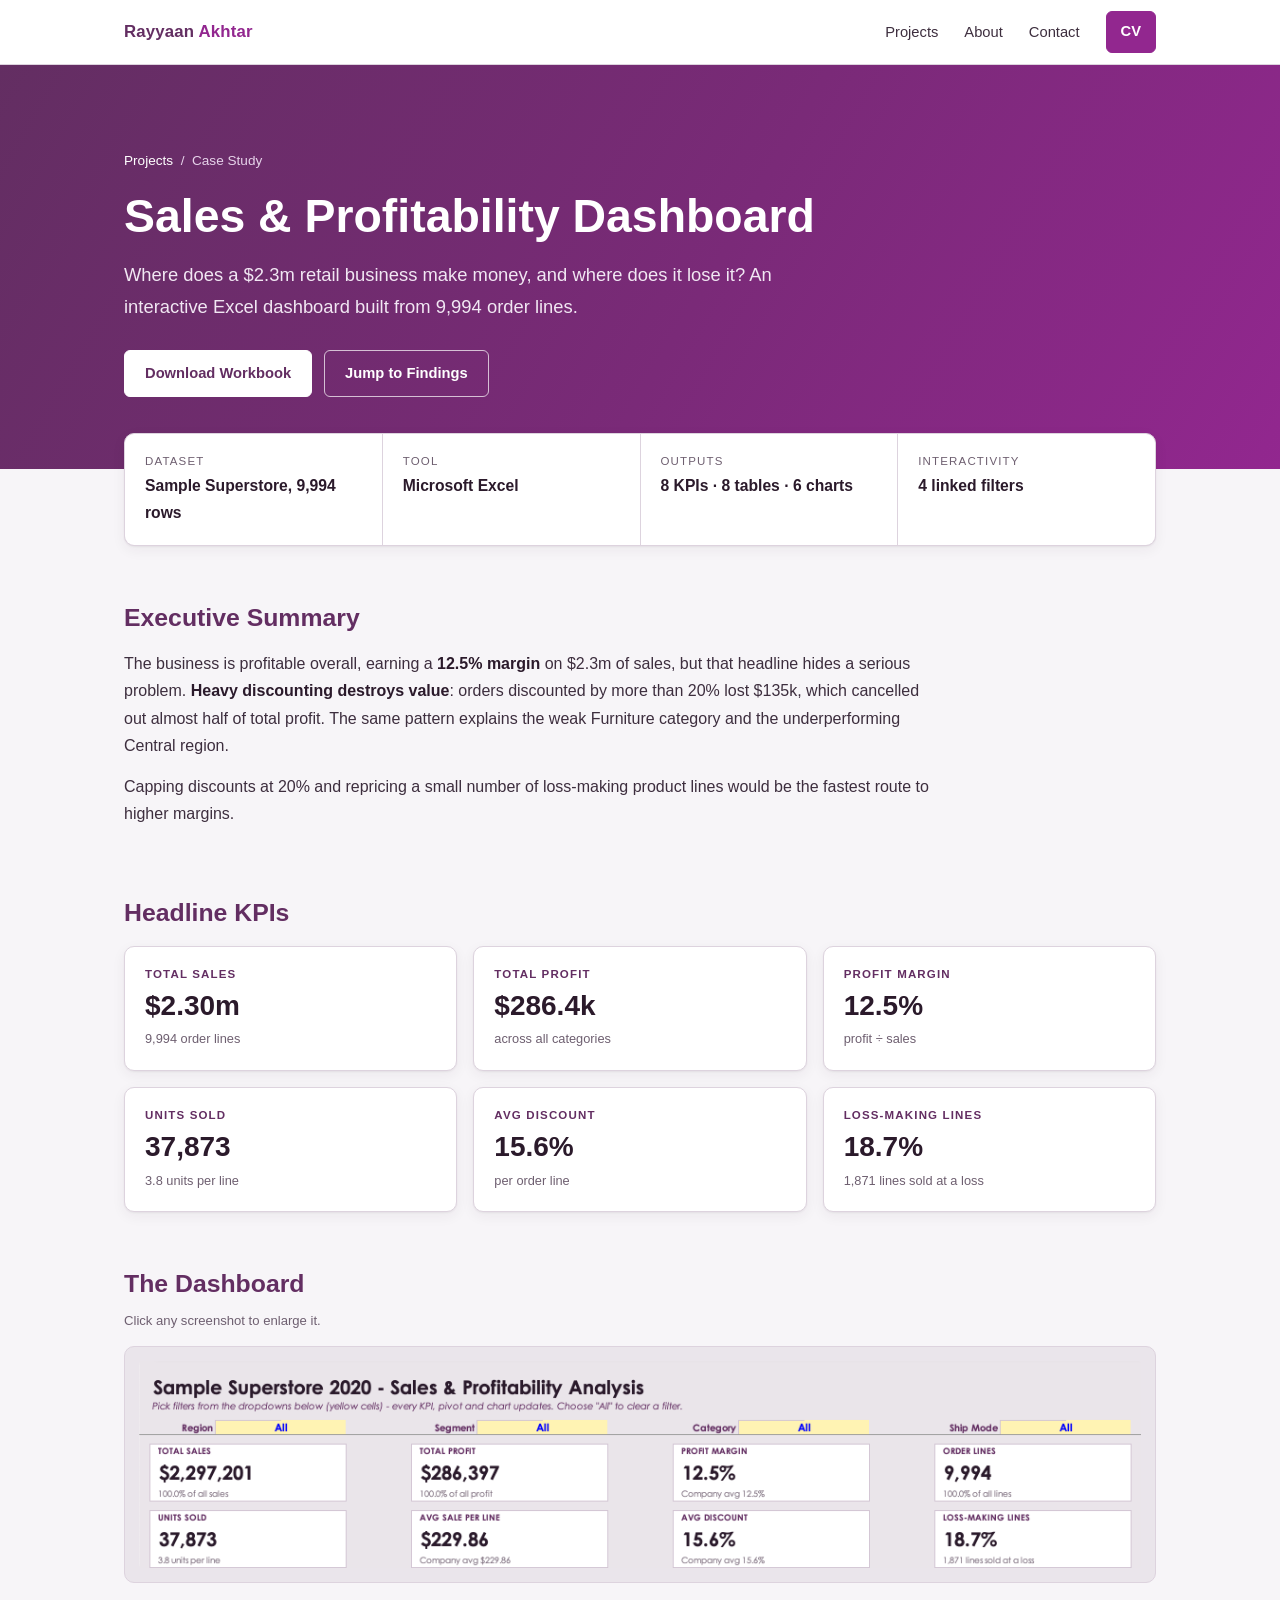
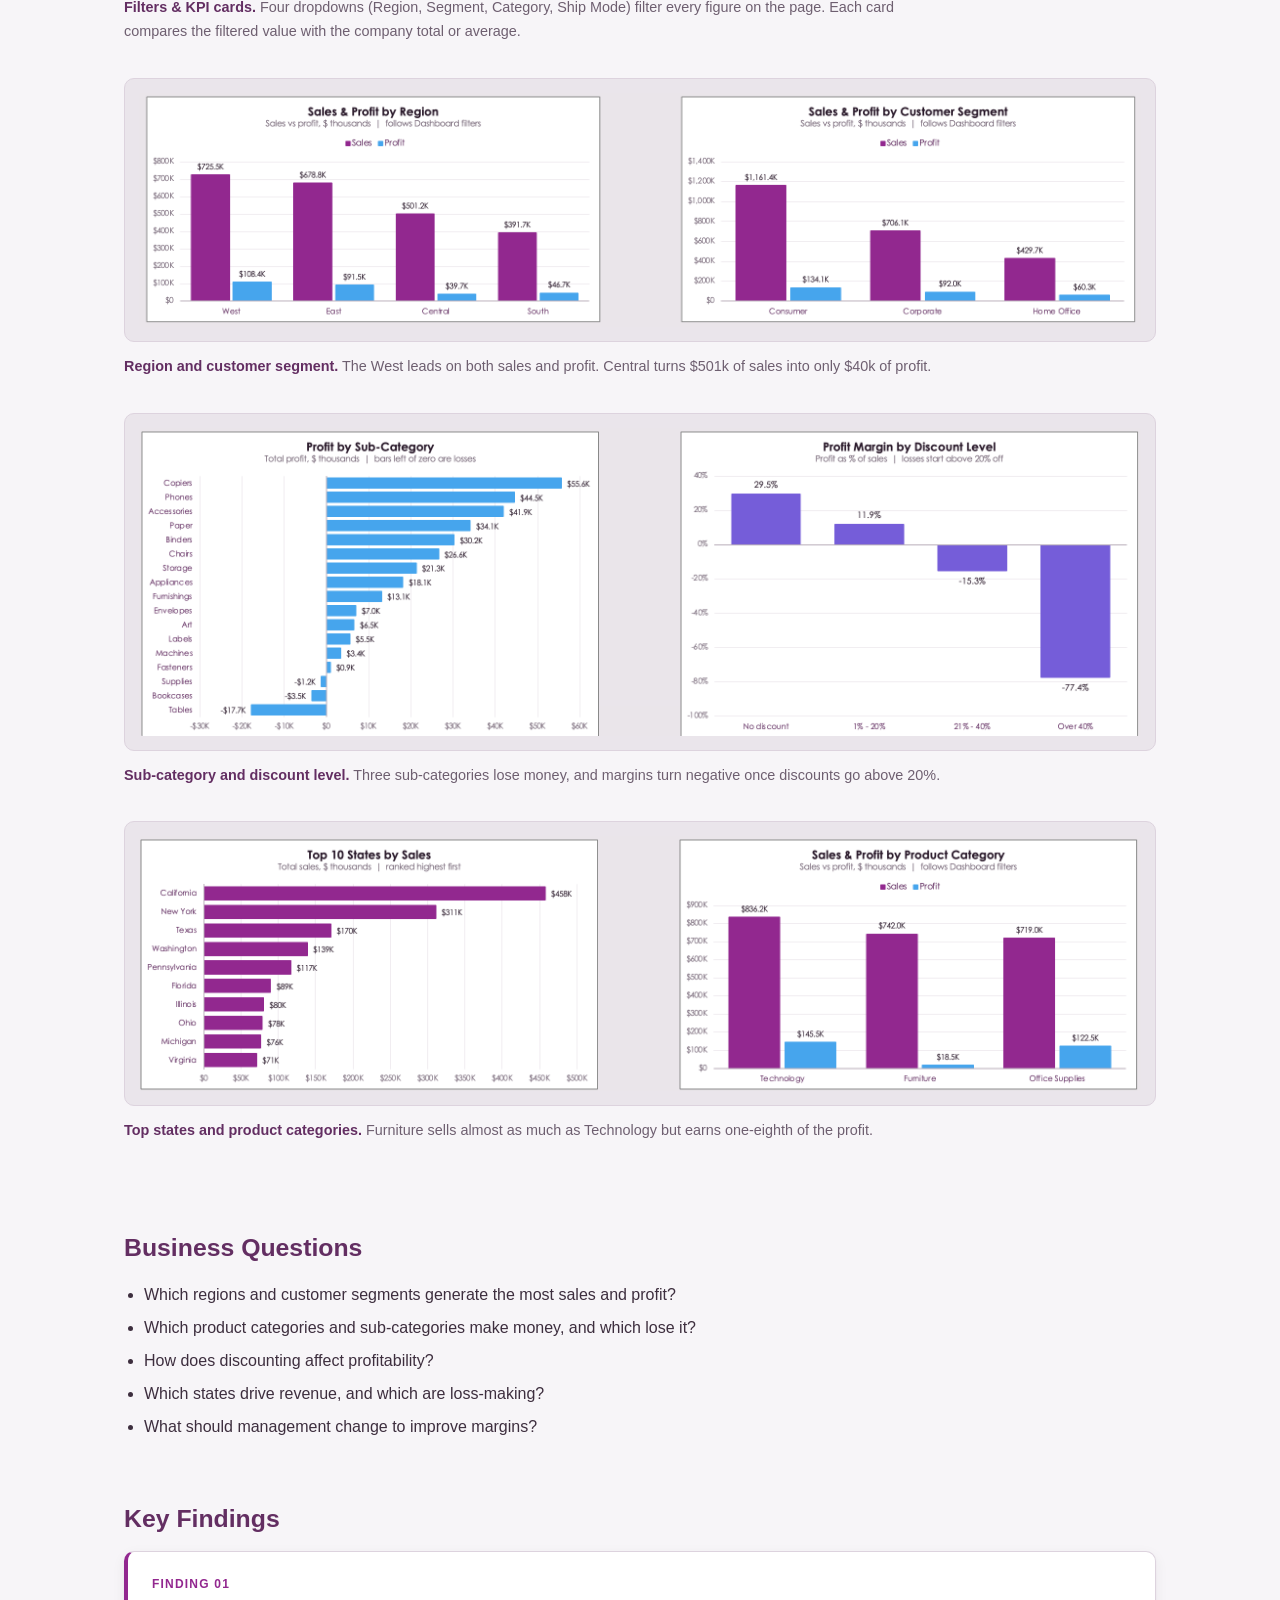
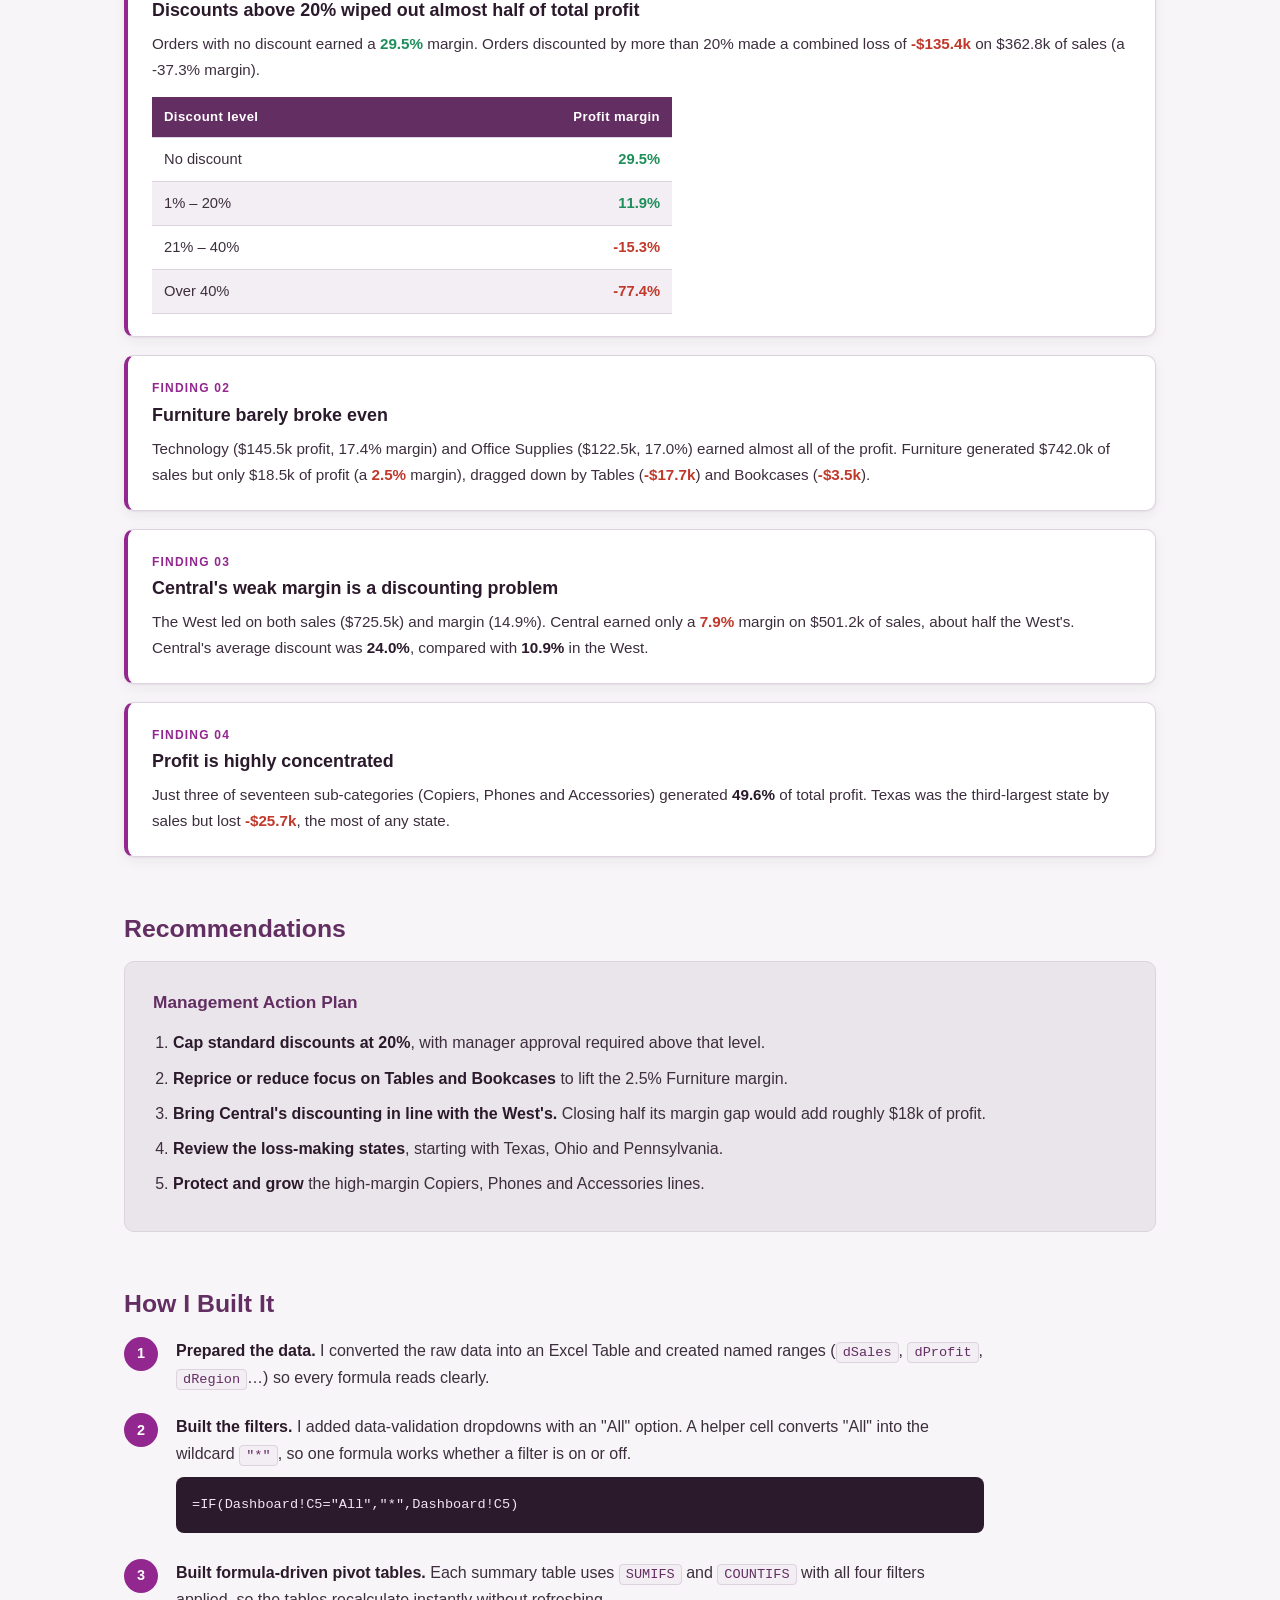
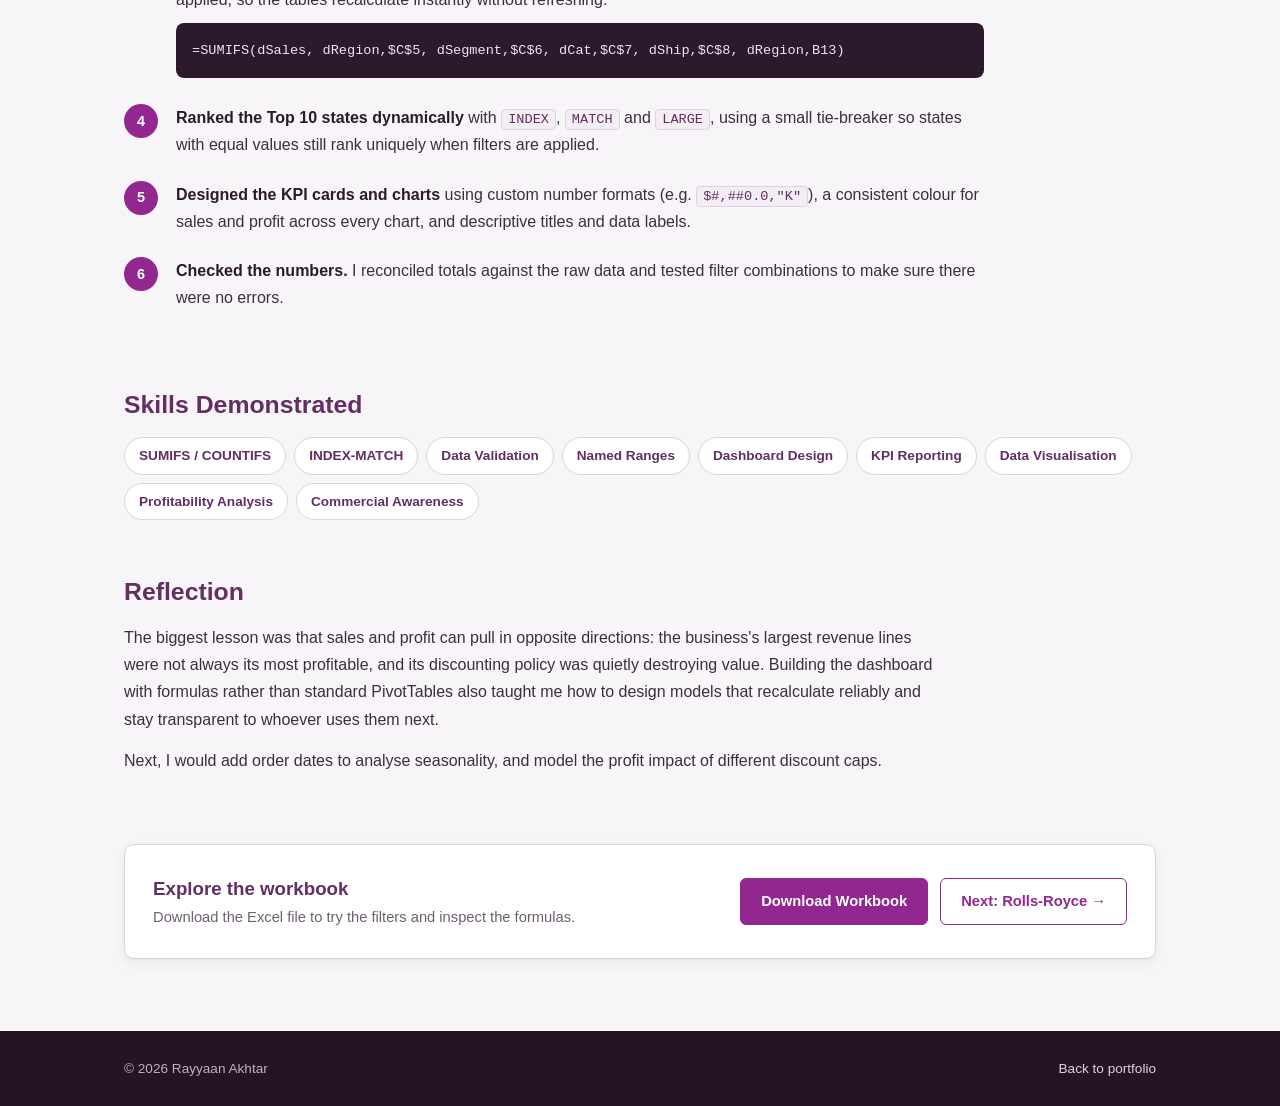
==== commit b4b796fd: "Update project1.html" ====
--- a/project1.html
+++ b/project1.html
@@ -3,428 +3,318 @@
 <head>
 <meta charset="UTF-8">
 <meta name="viewport" content="width=device-width, initial-scale=1.0">
-
-<title>Sales Analysis Dashboard | Rayyaan Akhtar</title>
-
-<style>
-
-:root{
-    --background:#1f1f27;
-    --card:#2b2b36;
-    --primary:#8b5cf6;
-    --secondary:#6f42c1;
-    --accent:#a78bfa;
-    --text:#f3f4f6;
-    --muted:#cbd5e1;
-    --border:#3f3f46;
-    --highlight:#312e81;
-}
-
-*{
-    margin:0;
-    padding:0;
-    box-sizing:border-box;
-}
-
-body{
-    font-family:Arial,sans-serif;
-    background:var(--background);
-    color:var(--text);
-    line-height:1.8;
-}
-
-a{
-    text-decoration:none;
-}
-
-.hero{
-    background:
-    linear-gradient(
-        135deg,
-        #23232d,
-        #4b2e83,
-        #6f42c1
-    );
-    color:white;
-    padding:90px 20px;
-    text-align:center;
-    border-bottom:1px solid var(--border);
-}
-
-.hero h1{
-    font-size:3rem;
-    margin-bottom:15px;
-}
-
-.hero p{
-    color:#ddd6fe;
-    font-size:1.1rem;
-}
-
-.container{
-    max-width:1000px;
-    margin:auto;
-    padding:40px 20px;
-}
-
-.back-btn{
-    display:inline-block;
-    background:var(--secondary);
-    color:white;
-    padding:12px 20px;
-    border-radius:8px;
-    font-weight:bold;
-    margin-bottom:30px;
-    transition:.3s;
-}
-
-.back-btn:hover{
-    background:var(--primary);
-    transform:translateY(-2px);
-}
-
-.section{
-    background:var(--card);
-    border-radius:15px;
-    padding:30px;
-    margin-bottom:25px;
-    border:1px solid var(--border);
-    box-shadow:
-    0 6px 15px rgba(0,0,0,.25);
-}
-
-.section h2{
-    color:var(--primary);
-    margin-bottom:20px;
-}
-
-.section p,
-.section li{
-    color:var(--muted);
-}
-
-ul{
-    padding-left:25px;
-}
-
-.dashboard-image{
-    width:100%;
-    border-radius:15px;
-    border:2px solid var(--border);
-}
-
-.kpi-grid{
-    display:grid;
-    grid-template-columns:
-    repeat(auto-fit,minmax(180px,1fr));
-    gap:20px;
-}
-
-.kpi-card{
-    background:#23232d;
-    border-left:
-    6px solid var(--accent);
-    text-align:center;
-    border-radius:12px;
-    padding:25px;
-    box-shadow:
-    0 5px 15px rgba(0,0,0,.35);
-}
-
-.kpi-card h3{
-    color:var(--primary);
-    font-size:2rem;
-}
-
-.kpi-card p{
-    color:var(--muted);
-}
-
-.finding{
-    border-left:
-    5px solid var(--primary);
-    padding-left:15px;
-    margin-bottom:20px;
-}
-
-.finding h3{
-    color:var(--primary);
-    margin-bottom:8px;
-}
-
-.recommendation{
-    background:var(--highlight);
-    border-left:
-    5px solid var(--accent);
-    border-radius:12px;
-    padding:25px;
-}
-
-.recommendation h3{
-    color:#ddd6fe;
-    margin-bottom:15px;
-}
-
-.recommendation p{
-    color:#e5e7eb;
-}
-
-.skill{
-    display:inline-block;
-    background:#4338ca;
-    color:white;
-    padding:10px 18px;
-    margin:5px;
-    border-radius:25px;
-    font-weight:bold;
-}
-
-.download-btn{
-    display:inline-block;
-    background:var(--secondary);
-    color:white;
-    padding:12px 20px;
-    border-radius:8px;
-    margin-top:15px;
-    font-weight:bold;
-    transition:.3s;
-}
-
-.download-btn:hover{
-    background:var(--primary);
-    transform:translateY(-2px);
-}
-
-.footer{
-    text-align:center;
-    padding:50px;
-    color:#9ca3af;
-}
-
-@media(max-width:768px){
-
-    .hero h1{
-        font-size:2.2rem;
-    }
-
-}
-</style>
+<title>Sales &amp; Profitability Dashboard | Rayyaan Akhtar</title>
+<meta name="description" content="Case study: an interactive Excel dashboard analysing 9,994 retail order lines and $2.3m of sales to find where a business makes and loses money.">
+<link rel="stylesheet" href="style.css">
 </head>
 
 <body>
 
-<div class="hero">
-
-<h1>Sales Analysis Dashboard</h1>
-
-<p>
-Microsoft Excel | Business Intelligence | Data Analysis
-</p>
-
-</div>
+<nav class="nav">
+    <div class="container">
+        <a href="index.html" class="brand">Rayyaan <span>Akhtar</span></a>
+        <ul class="nav-links">
+            <li><a href="index.html#projects">Projects</a></li>
+            <li class="hide-sm"><a href="index.html#about">About</a></li>
+            <li><a href="index.html#contact">Contact</a></li>
+            <li><a href="CV.pdf" class="btn btn-sm" target="_blank" rel="noopener">CV</a></li>
+        </ul>
+    </div>
+</nav>
+
+<header class="hero">
+    <div class="container">
+        <p class="breadcrumb"><a href="index.html#projects">Projects</a> &nbsp;/&nbsp; Case Study</p>
+        <h1>Sales &amp; Profitability Dashboard</h1>
+        <p class="lead">
+            Where does a $2.3m retail business make money, and where does it lose it?
+            An interactive Excel dashboard built from 9,994 order lines.
+        </p>
+        <div class="btn-row">
+            <a href="sales-dashboard.xlsx" class="btn btn-light" download>Download Workbook</a>
+            <a href="#findings" class="btn btn-outline-light">Jump to Findings</a>
+        </div>
+    </div>
+</header>
 
 <div class="container">
-
-<a href="index.html" class="back-btn">
-← Back to Portfolio
-</a>
-
-<div class="section">
-
-<h2>Project Overview</h2>
-
-<p>
-This project involved analysing a retail sales dataset
-containing approximately 10,000 transactions to identify
-trends in sales performance, profitability and customer
-behaviour. An interactive dashboard was developed in
-Microsoft Excel using PivotTables, PivotCharts, KPI cards
-and slicers to support business decision-making.
-</p>
-
-</div>
-
-<div class="section">
-
-<h2>Dashboard Preview</h2>
-
-<img
-class="dashboard-image"
-src="sales-dashboard.png"
-alt="Sales Dashboard Screenshot">
-
-<br>
-
-<a href="sales-dashboard.xlsx"
-class="download-btn">
-📊 Download Excel Workbook
-</a>
-
-</div>
-
-<div class="section">
-
-<h2>Business Questions</h2>
-
-<ul>
-<li>Which regions generated the strongest sales performance?</li>
-<li>Which product categories contributed most profit?</li>
-<li>How did discounting affect profitability?</li>
-<li>What customer segments generated the highest revenue?</li>
-<li>Which products should management prioritise?</li>
-</ul>
-
-</div>
-
-<div class="section">
-
-<h2>Key Dashboard Metrics</h2>
-
-<div class="kpi-grid">
-
-<div class="kpi-card">
-<h3>$2.3m</h3>
-<p>Total Sales</p>
-</div>
-
-<div class="kpi-card">
-<h3>$286.4k</h3>
-<p>Total Profit</p>
-</div>
-
-<div class="kpi-card">
-<h3>12.47%</h3>
-<p>Profit Margin</p>
-</div>
-
-<div class="kpi-card">
-<h3>37,873</h3>
-<p>Units Sold</p>
-</div>
-
-</div>
-
-</div>
-
-<div class="section">
-
-<h2>Analysis Performed</h2>
-
-<ul>
-<li>Regional sales and profitability analysis</li>
-<li>Product category and sub-category performance evaluation</li>
-<li>Customer segment comparison</li>
-<li>Discount impact assessment</li>
-<li>KPI dashboard development</li>
-<li>Interactive reporting using slicers and PivotTables</li>
-</ul>
-
-</div>
-
-<div class="section">
-
-<h2>Key Findings</h2>
-
-<div class="finding">
-<h3>Discounts Above 20% Wiped Out Profit</h3>
-<p>
-Orders with no discount earned a 29.5% margin and orders discounted up to 20%
-earned 11.9%. Orders discounted by more than 20% made a combined loss of
-$135.4k (a -37.3% margin) on $362.8k of sales, cancelling out almost half
-of the business's total profit.
-</p>
-</div>
-
-<div class="finding">
-<h3>Furniture Barely Broke Even</h3>
-<p>
-Technology ($145.5k profit, 17.4% margin) and Office Supplies ($122.5k, 17.0%)
-drove almost all profit. Furniture generated $742.0k of sales but only
-$18.5k of profit (2.5% margin), dragged down by Tables (-$17.7k) and
-Bookcases (-$3.5k).
-</p>
-</div>
-
-<div class="finding">
-<h3>The Central Region Underperformed</h3>
-<p>
-The West led on both sales ($725.5k) and margin (14.9%), while Central
-achieved only a 7.9% margin on $501.2k of sales, about half the West's margin.
-</p>
-</div>
-
-<div class="finding">
-<h3>Profit Was Highly Concentrated</h3>
-<p>
-Just three of seventeen sub-categories (Copiers, Phones and Accessories)
-generated 49.6% of total profit. Consumer customers accounted for 50.6%
-of sales.
-</p>
-</div>
-
-</div>
-
-<div class="section">
-
-<h2>Business Recommendations</h2>
-
-<div class="recommendation">
-
-<h3>Management Action Plan</h3>
-
-<ul>
-<li>Cap standard discounts at 20%, and require approval above that level, since deeper discounts were loss-making on average.</li>
-<li>Review pricing and discounting on Tables and Bookcases, or reduce focus on them, to lift the 2.5% Furniture margin.</li>
-<li>Investigate why the Central region's margin is half the West's, starting with its discount mix.</li>
-<li>Protect and grow the high-margin Copiers, Phones and Accessories lines.</li>
-</ul>
-
-</div>
-
-</div>
-
-<div class="section">
-
-<h2>Skills Demonstrated</h2>
-
-<span class="skill">Excel</span>
-<span class="skill">PivotTables</span>
-<span class="skill">PivotCharts</span>
-<span class="skill">Dashboard Design</span>
-<span class="skill">Business Analysis</span>
-<span class="skill">KPI Reporting</span>
-<span class="skill">Data Visualisation</span>
-<span class="skill">Commercial Awareness</span>
-
-</div>
-
-<div class="section">
-
-<h2>Project Reflection</h2>
-
-<p>
-This project strengthened my ability to work with large
-datasets, build interactive dashboards and communicate
-business insights through data. It also improved my
-understanding of how organisations use management
-information to support strategic decision-making.
-</p>
-
-</div>
-
-</div>
-
-<div class="footer">
-
-<p>
-Rayyaan Akhtar | Finance Portfolio
-</p>
-
-<p>
-Accounting • Finance • Corporate Banking
-</p>
-
-</div>
+    <div class="facts">
+        <div><span>Dataset</span><b>Sample Superstore, 9,994 rows</b></div>
+        <div><span>Tool</span><b>Microsoft Excel</b></div>
+        <div><span>Outputs</span><b>8 KPIs · 8 tables · 6 charts</b></div>
+        <div><span>Interactivity</span><b>4 linked filters</b></div>
+    </div>
+</div>
+
+<!-- ================= SUMMARY ================= -->
+<div class="block">
+    <div class="container">
+        <h2>Executive Summary</h2>
+        <p class="body">
+            The business is profitable overall, earning a <strong>12.5% margin</strong> on $2.3m of sales,
+            but that headline hides a serious problem. <strong>Heavy discounting destroys value</strong>:
+            orders discounted by more than 20% lost $135k, which cancelled out almost half of total profit.
+            The same pattern explains the weak Furniture category and the underperforming Central region.
+        </p>
+        <p class="body">
+            Capping discounts at 20% and repricing a small number of loss-making product lines would
+            be the fastest route to higher margins.
+        </p>
+    </div>
+</div>
+
+<!-- ================= KPIs ================= -->
+<div class="block">
+    <div class="container">
+        <h2>Headline KPIs</h2>
+        <div class="kpis">
+            <div class="kpi"><span>Total Sales</span><b>$2.30m</b><small>9,994 order lines</small></div>
+            <div class="kpi"><span>Total Profit</span><b>$286.4k</b><small>across all categories</small></div>
+            <div class="kpi"><span>Profit Margin</span><b>12.5%</b><small>profit ÷ sales</small></div>
+            <div class="kpi"><span>Units Sold</span><b>37,873</b><small>3.8 units per line</small></div>
+            <div class="kpi"><span>Avg Discount</span><b>15.6%</b><small>per order line</small></div>
+            <div class="kpi"><span>Loss-Making Lines</span><b>18.7%</b><small>1,871 lines sold at a loss</small></div>
+        </div>
+    </div>
+</div>
+
+<!-- ================= DASHBOARD ================= -->
+<div class="block">
+    <div class="container">
+        <h2>The Dashboard</h2>
+        <p class="hint">Click any screenshot to enlarge it.</p>
+
+        <figure>
+            <div class="shot"><img src="sales1.png" alt="Dashboard header with four filter dropdowns and eight KPI cards" onerror="this.parentNode.classList.add('missing');this.parentNode.textContent='sales1.png not found';"></div>
+            <figcaption><b>Filters &amp; KPI cards.</b> Four dropdowns (Region, Segment, Category, Ship Mode) filter every figure on the page. Each card compares the filtered value with the company total or average.</figcaption>
+        </figure>
+
+        <figure>
+            <div class="shot"><img src="sales2.png" alt="Clustered column charts of sales and profit by region and by customer segment" onerror="this.parentNode.classList.add('missing');this.parentNode.textContent='sales2.png not found';"></div>
+            <figcaption><b>Region and customer segment.</b> The West leads on both sales and profit. Central turns $501k of sales into only $40k of profit.</figcaption>
+        </figure>
+
+        <figure>
+            <div class="shot"><img src="sales3.png" alt="Profit by sub-category bar chart and profit margin by discount level column chart" onerror="this.parentNode.classList.add('missing');this.parentNode.textContent='sales3.png not found';"></div>
+            <figcaption><b>Sub-category and discount level.</b> Three sub-categories lose money, and margins turn negative once discounts go above 20%.</figcaption>
+        </figure>
+
+        <figure>
+            <div class="shot"><img src="sales4.png" alt="Top 10 states by sales bar chart and sales and profit by product category" onerror="this.parentNode.classList.add('missing');this.parentNode.textContent='sales4.png not found';"></div>
+            <figcaption><b>Top states and product categories.</b> Furniture sells almost as much as Technology but earns one-eighth of the profit.</figcaption>
+        </figure>
+    </div>
+</div>
+
+<!-- ================= QUESTIONS ================= -->
+<div class="block">
+    <div class="container">
+        <h2>Business Questions</h2>
+        <ul class="list">
+            <li>Which regions and customer segments generate the most sales and profit?</li>
+            <li>Which product categories and sub-categories make money, and which lose it?</li>
+            <li>How does discounting affect profitability?</li>
+            <li>Which states drive revenue, and which are loss-making?</li>
+            <li>What should management change to improve margins?</li>
+        </ul>
+    </div>
+</div>
+
+<!-- ================= FINDINGS ================= -->
+<div class="block" id="findings">
+    <div class="container">
+        <h2>Key Findings</h2>
+        <div class="findings">
+
+            <div class="finding">
+                <div class="num">Finding 01</div>
+                <h3>Discounts above 20% wiped out almost half of total profit</h3>
+                <p>
+                    Orders with no discount earned a <span class="pos">29.5%</span> margin. Orders discounted
+                    by more than 20% made a combined loss of <span class="neg">-$135.4k</span> on $362.8k of
+                    sales (a -37.3% margin).
+                </p>
+                <div class="table-wrap">
+                    <table>
+                        <thead><tr><th>Discount level</th><th>Profit margin</th></tr></thead>
+                        <tbody>
+                            <tr><td>No discount</td><td class="pos">29.5%</td></tr>
+                            <tr><td>1% – 20%</td><td class="pos">11.9%</td></tr>
+                            <tr><td>21% – 40%</td><td class="neg">-15.3%</td></tr>
+                            <tr><td>Over 40%</td><td class="neg">-77.4%</td></tr>
+                        </tbody>
+                    </table>
+                </div>
+            </div>
+
+            <div class="finding">
+                <div class="num">Finding 02</div>
+                <h3>Furniture barely broke even</h3>
+                <p>
+                    Technology ($145.5k profit, 17.4% margin) and Office Supplies ($122.5k, 17.0%) earned
+                    almost all of the profit. Furniture generated $742.0k of sales but only $18.5k of profit
+                    (a <span class="neg">2.5%</span> margin), dragged down by Tables
+                    (<span class="neg">-$17.7k</span>) and Bookcases (<span class="neg">-$3.5k</span>).
+                </p>
+            </div>
+
+            <div class="finding">
+                <div class="num">Finding 03</div>
+                <h3>Central's weak margin is a discounting problem</h3>
+                <p>
+                    The West led on both sales ($725.5k) and margin (14.9%). Central earned only a
+                    <span class="neg">7.9%</span> margin on $501.2k of sales, about half the West's. Central's
+                    average discount was <strong>24.0%</strong>, compared with <strong>10.9%</strong> in the West.
+                </p>
+            </div>
+
+            <div class="finding">
+                <div class="num">Finding 04</div>
+                <h3>Profit is highly concentrated</h3>
+                <p>
+                    Just three of seventeen sub-categories (Copiers, Phones and Accessories) generated
+                    <strong>49.6%</strong> of total profit. Texas was the third-largest state by sales
+                    but lost <span class="neg">-$25.7k</span>, the most of any state.
+                </p>
+            </div>
+
+        </div>
+    </div>
+</div>
+
+<!-- ================= RECOMMENDATIONS ================= -->
+<div class="block">
+    <div class="container">
+        <h2>Recommendations</h2>
+        <div class="callout">
+            <h3>Management Action Plan</h3>
+            <ol>
+                <li><strong>Cap standard discounts at 20%</strong>, with manager approval required above that level.</li>
+                <li><strong>Reprice or reduce focus on Tables and Bookcases</strong> to lift the 2.5% Furniture margin.</li>
+                <li><strong>Bring Central's discounting in line with the West's.</strong> Closing half its margin gap would add roughly $18k of profit.</li>
+                <li><strong>Review the loss-making states</strong>, starting with Texas, Ohio and Pennsylvania.</li>
+                <li><strong>Protect and grow</strong> the high-margin Copiers, Phones and Accessories lines.</li>
+            </ol>
+        </div>
+    </div>
+</div>
+
+<!-- ================= METHOD ================= -->
+<div class="block">
+    <div class="container">
+        <h2>How I Built It</h2>
+        <ol class="steps">
+            <li>
+                <strong>Prepared the data.</strong> I converted the raw data into an Excel Table and
+                created named ranges (<code>dSales</code>, <code>dProfit</code>, <code>dRegion</code>…) so every
+                formula reads clearly.
+            </li>
+            <li>
+                <strong>Built the filters.</strong> I added data-validation dropdowns with an "All"
+                option. A helper cell converts "All" into the wildcard <code>"*"</code>, so one formula
+                works whether a filter is on or off.
+                <pre><code>=IF(Dashboard!C5="All","*",Dashboard!C5)</code></pre>
+            </li>
+            <li>
+                <strong>Built formula-driven pivot tables.</strong> Each summary table uses
+                <code>SUMIFS</code> and <code>COUNTIFS</code> with all four filters applied, so the
+                tables recalculate instantly without refreshing.
+                <pre><code>=SUMIFS(dSales, dRegion,$C$5, dSegment,$C$6, dCat,$C$7, dShip,$C$8, dRegion,B13)</code></pre>
+            </li>
+            <li>
+                <strong>Ranked the Top 10 states dynamically</strong> with <code>INDEX</code>,
+                <code>MATCH</code> and <code>LARGE</code>, using a small tie-breaker so states with
+                equal values still rank uniquely when filters are applied.
+            </li>
+            <li>
+                <strong>Designed the KPI cards and charts</strong> using custom number formats
+                (e.g. <code>$#,##0.0,"K"</code>), a consistent colour for sales and profit across
+                every chart, and descriptive titles and data labels.
+            </li>
+            <li>
+                <strong>Checked the numbers.</strong> I reconciled totals against the raw data and
+                tested filter combinations to make sure there were no errors.
+            </li>
+        </ol>
+    </div>
+</div>
+
+<!-- ================= SKILLS ================= -->
+<div class="block">
+    <div class="container">
+        <h2>Skills Demonstrated</h2>
+        <div class="pill-row">
+            <span class="pill">SUMIFS / COUNTIFS</span>
+            <span class="pill">INDEX-MATCH</span>
+            <span class="pill">Data Validation</span>
+            <span class="pill">Named Ranges</span>
+            <span class="pill">Dashboard Design</span>
+            <span class="pill">KPI Reporting</span>
+            <span class="pill">Data Visualisation</span>
+            <span class="pill">Profitability Analysis</span>
+            <span class="pill">Commercial Awareness</span>
+        </div>
+    </div>
+</div>
+
+<!-- ================= REFLECTION ================= -->
+<div class="block">
+    <div class="container">
+        <h2>Reflection</h2>
+        <p class="body">
+            The biggest lesson was that sales and profit can pull in opposite directions: the
+            business's largest revenue lines were not always its most profitable, and its discounting
+            policy was quietly destroying value. Building the dashboard with formulas rather than
+            standard PivotTables also taught me how to design models that recalculate reliably and
+            stay transparent to whoever uses them next.
+        </p>
+        <p class="body">
+            Next, I would add order dates to analyse seasonality, and model the profit impact of
+            different discount caps.
+        </p>
+    </div>
+</div>
+
+<div class="page-end">
+    <div class="container">
+        <div class="cta">
+            <div>
+                <h3>Explore the workbook</h3>
+                <p>Download the Excel file to try the filters and inspect the formulas.</p>
+            </div>
+            <div class="btn-row">
+                <a href="sales-dashboard.xlsx" class="btn" download>Download Workbook</a>
+                <a href="project2.html" class="btn btn-ghost">Next: Rolls-Royce →</a>
+            </div>
+        </div>
+    </div>
+</div>
+
+<footer>
+    <div class="container">
+        <span>© 2026 Rayyaan Akhtar</span>
+        <span><a href="index.html">Back to portfolio</a></span>
+    </div>
+</footer>
+
+<div class="lightbox" id="lightbox" aria-hidden="true">
+    <button type="button" aria-label="Close">&times;</button>
+    <img src="" alt="">
+</div>
+<script>
+(function(){
+    var box=document.getElementById('lightbox'), big=box.querySelector('img');
+    document.querySelectorAll('.shot img').forEach(function(img){
+        img.parentNode.addEventListener('click',function(){
+            if(img.parentNode.classList.contains('missing')) return;
+            big.src=img.src; big.alt=img.alt; box.classList.add('open'); box.setAttribute('aria-hidden','false');
+        });
+    });
+    function close(){box.classList.remove('open'); box.setAttribute('aria-hidden','true');}
+    box.addEventListener('click',close);
+    document.addEventListener('keydown',function(e){if(e.key==='Escape')close();});
+})();
+</script>
 
 </body>
 </html>
--- a/style.css
+++ b/style.css
@@ -0,0 +1,294 @@
+
+:root{
+    --bg:#F7F5F8;
+    --panel:#FFFFFF;
+    --tint:#EAE5EB;
+    --tint-2:#F2EEF3;
+    --plum:#632E62;
+    --purple:#92278F;
+    --violet:#755DD9;
+    --blue:#45A5ED;
+    --ink:#2B1A2B;
+    --text:#3D2E3E;
+    --muted:#6E5F70;
+    --line:#DDD3DE;
+    --gain:#1E8E5A;
+    --loss:#C0392B;
+    --radius:10px;
+    --shadow:0 1px 2px rgba(43,26,43,.06),0 4px 14px rgba(43,26,43,.06);
+    --font:"Century Gothic","CenturyGothic","AppleGothic","Avenir Next","Segoe UI",Arial,sans-serif;
+}
+
+*{margin:0;padding:0;box-sizing:border-box;}
+html{scroll-behavior:smooth;}
+body{
+    font-family:var(--font);
+    background:var(--bg);
+    color:var(--text);
+    line-height:1.7;
+    font-size:16px;
+    -webkit-font-smoothing:antialiased;
+}
+img{max-width:100%;display:block;}
+a{color:var(--purple);text-decoration:none;}
+a:hover{text-decoration:underline;}
+strong{color:var(--ink);}
+
+.container{width:100%;max-width:1080px;margin:0 auto;padding:0 24px;}
+.narrow{max-width:900px;}
+
+/* ---------- Navigation ---------- */
+.nav{
+    position:sticky;top:0;z-index:50;
+    background:rgba(255,255,255,.94);
+    backdrop-filter:blur(8px);
+    border-bottom:1px solid var(--line);
+}
+.nav .container{display:flex;align-items:center;justify-content:space-between;height:64px;gap:20px;}
+.brand{white-space:nowrap;font-weight:bold;color:var(--plum);font-size:1.05rem;letter-spacing:.01em;}
+.brand:hover{text-decoration:none;}
+.brand span{color:var(--purple);}
+.nav-links{display:flex;align-items:center;gap:26px;list-style:none;}
+.nav-links a{color:var(--text);font-size:.92rem;}
+.nav-links a:hover{color:var(--purple);text-decoration:none;}
+.nav-links a.btn,.nav-links a.btn:hover{color:#fff;}
+
+/* ---------- Buttons ---------- */
+.btn{
+    display:inline-block;
+    padding:10px 20px;
+    border-radius:6px;
+    font-size:.92rem;
+    font-weight:bold;
+    border:1.5px solid var(--purple);
+    background:var(--purple);
+    color:#fff;
+    transition:background .2s,border-color .2s,color .2s;
+}
+.btn:hover{background:var(--plum);border-color:var(--plum);text-decoration:none;}
+.btn-ghost{background:transparent;color:var(--purple);}
+.btn-ghost:hover{background:var(--purple);color:#fff;}
+.btn-light{background:#fff;border-color:#fff;color:var(--plum);}
+.btn-light:hover{background:var(--tint);border-color:var(--tint);color:var(--plum);}
+.btn-outline-light{background:transparent;border-color:rgba(255,255,255,.7);color:#fff;}
+.btn-outline-light:hover{background:rgba(255,255,255,.12);border-color:#fff;}
+.btn-sm{padding:7px 14px;font-size:.85rem;}
+.btn-row{display:flex;flex-wrap:wrap;gap:12px;}
+
+/* ---------- Hero ---------- */
+.hero{
+    background:linear-gradient(120deg,var(--plum) 0%,#7A2A78 55%,var(--purple) 100%);
+    color:#fff;
+    padding:84px 0 72px;
+}
+.eyebrow{
+    text-transform:uppercase;letter-spacing:.14em;font-size:.78rem;font-weight:bold;
+    color:#E6D3EA;margin-bottom:14px;
+}
+.hero h1{font-size:2.9rem;line-height:1.15;margin-bottom:16px;color:#fff;}
+.hero .lead{font-size:1.15rem;color:#F1E7F3;max-width:720px;margin-bottom:28px;}
+.hero-facts{
+    display:grid;grid-template-columns:repeat(auto-fit,minmax(220px,1fr));gap:14px;
+    margin-top:44px;padding-top:28px;border-top:1px solid rgba(255,255,255,.22);
+}
+.hero-facts span{display:block;font-size:.75rem;text-transform:uppercase;letter-spacing:.1em;color:#D9C2DE;}
+.hero-facts b{color:#fff;font-size:.98rem;}
+.chips{display:flex;flex-wrap:wrap;gap:8px;margin-top:18px;}
+.chip{
+    font-size:.8rem;padding:4px 12px;border-radius:999px;
+    border:1px solid rgba(255,255,255,.4);color:#F6EEF7;
+}
+
+/* ---------- Sections ---------- */
+section{padding:72px 0;}
+section.alt{background:var(--panel);border-top:1px solid var(--line);border-bottom:1px solid var(--line);}
+.section-head{margin-bottom:36px;}
+.section-head .eyebrow{color:var(--purple);margin-bottom:8px;}
+.section-head h2{font-size:1.9rem;color:var(--plum);line-height:1.25;}
+.section-head p{color:var(--muted);margin-top:8px;max-width:680px;}
+
+/* ---------- Project cards ---------- */
+.projects{display:grid;grid-template-columns:repeat(auto-fit,minmax(440px,1fr));gap:28px;}
+.project{
+    background:var(--panel);border:1px solid var(--line);border-radius:var(--radius);
+    overflow:hidden;box-shadow:var(--shadow);display:flex;flex-direction:column;
+    transition:box-shadow .2s,border-color .2s;
+}
+.project:hover{border-color:#CDB8D0;box-shadow:0 2px 4px rgba(43,26,43,.08),0 10px 28px rgba(99,46,98,.12);}
+.thumb{
+    background:var(--tint);height:230px;display:flex;align-items:center;justify-content:center;
+    padding:14px;border-bottom:1px solid var(--line);position:relative;
+}
+.thumb img{width:100%;height:100%;object-fit:cover;object-position:left top;border-radius:4px;border:1px solid var(--line);}
+.thumb .placeholder{display:none;color:var(--plum);font-weight:bold;text-align:center;}
+.thumb.missing img{display:none;}
+.thumb.missing .placeholder{display:block;}
+.project-body{padding:26px;display:flex;flex-direction:column;flex:1;}
+.tags{display:flex;flex-wrap:wrap;gap:6px;margin-bottom:12px;}
+.tag{
+    font-size:.74rem;font-weight:bold;letter-spacing:.03em;padding:3px 10px;border-radius:999px;
+    background:var(--tint-2);color:var(--plum);border:1px solid var(--line);
+}
+.project h3{color:var(--ink);font-size:1.3rem;line-height:1.3;margin-bottom:8px;}
+.project p{color:var(--muted);font-size:.95rem;}
+.results{list-style:none;margin:16px 0 22px;}
+.results li{position:relative;padding-left:22px;margin-bottom:8px;font-size:.93rem;color:var(--text);}
+.results li::before{
+    content:"";position:absolute;left:0;top:.6em;width:8px;height:8px;border-radius:2px;background:var(--purple);
+}
+.project .btn-row{margin-top:auto;}
+
+/* ---------- About ---------- */
+.about-grid{display:grid;grid-template-columns:1.5fr 1fr;gap:44px;align-items:start;}
+.about-grid p{margin-bottom:14px;}
+.timeline{list-style:none;border-left:2px solid var(--line);padding-left:22px;}
+.timeline li{position:relative;margin-bottom:22px;}
+.timeline li::before{
+    content:"";position:absolute;left:-29px;top:6px;width:12px;height:12px;border-radius:50%;
+    background:#fff;border:3px solid var(--purple);
+}
+.timeline .when{font-size:.78rem;text-transform:uppercase;letter-spacing:.08em;color:var(--purple);font-weight:bold;}
+.timeline .what{color:var(--ink);font-weight:bold;line-height:1.4;}
+.timeline .where{color:var(--muted);font-size:.92rem;}
+
+/* ---------- Skills ---------- */
+.skills-grid{display:grid;grid-template-columns:repeat(auto-fit,minmax(260px,1fr));gap:22px;}
+.skill-group{background:var(--panel);border:1px solid var(--line);border-radius:var(--radius);padding:24px;box-shadow:var(--shadow);border-top:4px solid var(--purple);}
+.skill-group:nth-child(2){border-top-color:var(--violet);}
+.skill-group:nth-child(3){border-top-color:var(--blue);}
+.skill-group h3{color:var(--plum);font-size:1.05rem;margin-bottom:12px;}
+.skill-group ul{list-style:none;}
+.skill-group li{padding:7px 0;border-bottom:1px solid var(--tint-2);font-size:.93rem;}
+.skill-group li:last-child{border-bottom:none;}
+
+/* ---------- Contact ---------- */
+.contact{background:var(--plum);color:#fff;text-align:center;}
+.contact h2{color:#fff;font-size:1.9rem;margin-bottom:10px;}
+.contact p{color:#EADBEC;margin:0 auto 26px;max-width:560px;}
+.contact .btn-row{justify-content:center;}
+
+/* ---------- Footer ---------- */
+footer{background:#241523;color:#BFAFC1;font-size:.85rem;padding:26px 0;}
+footer .container{display:flex;justify-content:space-between;flex-wrap:wrap;gap:10px;}
+footer a{color:#E2CFE5;}
+
+/* ---------- Case study pages ---------- */
+.breadcrumb{font-size:.85rem;color:#E6D3EA;margin-bottom:18px;}
+.breadcrumb a{color:#fff;}
+.facts{
+    display:grid;grid-template-columns:repeat(auto-fit,minmax(180px,1fr));gap:1px;
+    background:var(--line);border:1px solid var(--line);border-radius:var(--radius);overflow:hidden;
+    margin-top:-36px;position:relative;box-shadow:var(--shadow);
+}
+.facts div{background:var(--panel);padding:18px 20px;}
+.facts span{display:block;font-size:.72rem;text-transform:uppercase;letter-spacing:.1em;color:var(--muted);}
+.facts b{color:var(--ink);font-size:.98rem;}
+
+.block{padding:56px 0 0;}
+.block h2{color:var(--plum);font-size:1.55rem;margin-bottom:16px;line-height:1.3;}
+.block > .container > p,.block p.body{margin-bottom:14px;max-width:820px;}
+.block ul.list{padding-left:20px;max-width:820px;}
+.block ul.list li{margin-bottom:6px;}
+
+.kpis{display:grid;grid-template-columns:repeat(3,1fr);gap:16px;}
+.kpi{
+    background:var(--panel);border:1px solid var(--line);border-radius:var(--radius);
+    padding:18px 20px;box-shadow:var(--shadow);
+}
+.kpi span{display:block;font-size:.72rem;text-transform:uppercase;letter-spacing:.1em;color:var(--plum);font-weight:bold;}
+.kpi b{display:block;font-size:1.75rem;color:var(--ink);line-height:1.3;margin-top:4px;}
+.kpi small{color:var(--muted);font-size:.8rem;}
+.note{font-size:.82rem;color:var(--muted);margin-top:12px;}
+
+.shot{
+    background:var(--tint);border:1px solid var(--line);border-radius:var(--radius);
+    padding:14px;margin-bottom:12px;cursor:zoom-in;transition:border-color .2s;
+}
+.shot:hover{border-color:var(--purple);}
+.shot img{width:100%;border-radius:4px;}
+.shot.missing{cursor:default;padding:40px;text-align:center;color:var(--plum);font-weight:bold;}
+figure{margin:0 0 34px;}
+figcaption{font-size:.9rem;color:var(--muted);max-width:820px;}
+figcaption b{color:var(--plum);}
+.hint{font-size:.82rem;color:var(--muted);margin:-6px 0 18px;}
+
+.findings{display:grid;gap:18px;}
+.finding{
+    background:var(--panel);border:1px solid var(--line);border-left:4px solid var(--purple);
+    border-radius:var(--radius);padding:22px 24px;box-shadow:var(--shadow);
+}
+.finding .num{font-size:.75rem;font-weight:bold;letter-spacing:.1em;color:var(--purple);text-transform:uppercase;}
+.finding h3{color:var(--ink);font-size:1.12rem;line-height:1.4;margin:4px 0 8px;}
+.finding p{color:var(--text);font-size:.95rem;}
+.neg{color:var(--loss);font-weight:bold;}
+.pos{color:var(--gain);font-weight:bold;}
+
+table{width:100%;border-collapse:collapse;font-size:.92rem;margin-top:14px;}
+th,td{padding:9px 12px;text-align:right;border-bottom:1px solid var(--line);}
+th:first-child,td:first-child{text-align:left;}
+th{background:var(--plum);color:#fff;font-weight:bold;font-size:.82rem;letter-spacing:.03em;}
+tbody tr:nth-child(even) td{background:var(--tint-2);}
+.table-wrap{overflow-x:auto;max-width:520px;}
+
+.callout{
+    background:var(--tint);border:1px solid var(--line);border-radius:var(--radius);padding:26px 28px;
+}
+.callout h3{color:var(--plum);margin-bottom:12px;font-size:1.08rem;}
+.callout ol,.callout ul{padding-left:20px;}
+.callout li{margin-bottom:8px;}
+.callout p{margin-bottom:10px;}
+.callout p:last-child{margin-bottom:0;}
+
+.steps{list-style:none;counter-reset:s;max-width:860px;}
+.steps li{position:relative;padding:0 0 22px 52px;}
+.steps li::before{
+    counter-increment:s;content:counter(s);position:absolute;left:0;top:0;
+    width:34px;height:34px;border-radius:50%;background:var(--purple);color:#fff;
+    font-weight:bold;display:flex;align-items:center;justify-content:center;font-size:.9rem;
+}
+code{
+    font-family:Consolas,Menlo,monospace;font-size:.85rem;background:var(--tint-2);
+    color:var(--plum);padding:2px 6px;border-radius:4px;border:1px solid var(--line);
+}
+pre{background:#2B1A2B;border-radius:8px;padding:14px 16px;overflow-x:auto;margin:10px 0 4px;}
+pre code{background:none;border:none;color:#F1E3F3;padding:0;}
+
+.pill-row{display:flex;flex-wrap:wrap;gap:8px;}
+.pill{font-size:.85rem;padding:6px 14px;border-radius:999px;background:var(--panel);border:1px solid var(--line);color:var(--plum);font-weight:bold;}
+
+.page-end{padding:56px 0 72px;}
+.cta{
+    background:var(--panel);border:1px solid var(--line);border-radius:var(--radius);
+    padding:28px;display:flex;justify-content:space-between;align-items:center;gap:20px;flex-wrap:wrap;
+    box-shadow:var(--shadow);
+}
+.cta h3{color:var(--plum);}
+.cta p{color:var(--muted);font-size:.92rem;}
+
+/* ---------- Lightbox ---------- */
+.lightbox{
+    display:none;position:fixed;inset:0;z-index:100;background:rgba(36,21,35,.92);
+    align-items:center;justify-content:center;padding:28px;cursor:zoom-out;
+}
+.lightbox.open{display:flex;}
+.lightbox img{max-width:100%;max-height:100%;border-radius:6px;box-shadow:0 12px 40px rgba(0,0,0,.5);background:#fff;}
+.lightbox button{position:fixed;top:14px;right:22px;background:none;border:none;color:#fff;font-size:2.2rem;cursor:pointer;line-height:1;}
+
+/* ---------- Responsive ---------- */
+@media (max-width:860px){
+    .about-grid{grid-template-columns:1fr;}
+    .projects{grid-template-columns:1fr;}
+}
+@media (max-width:680px){
+    .kpis{grid-template-columns:repeat(2,1fr);}
+    .hero{padding:60px 0 56px;}
+    .hero h1{font-size:2.1rem;}
+    .nav-links li.hide-sm{display:none;}
+    .nav-links{gap:16px;}
+    section{padding:56px 0;}
+    .facts{margin-top:-24px;}
+}
+@media print{
+    .nav,.lightbox{display:none;}
+    .hero{padding:30px 0;}
+}
